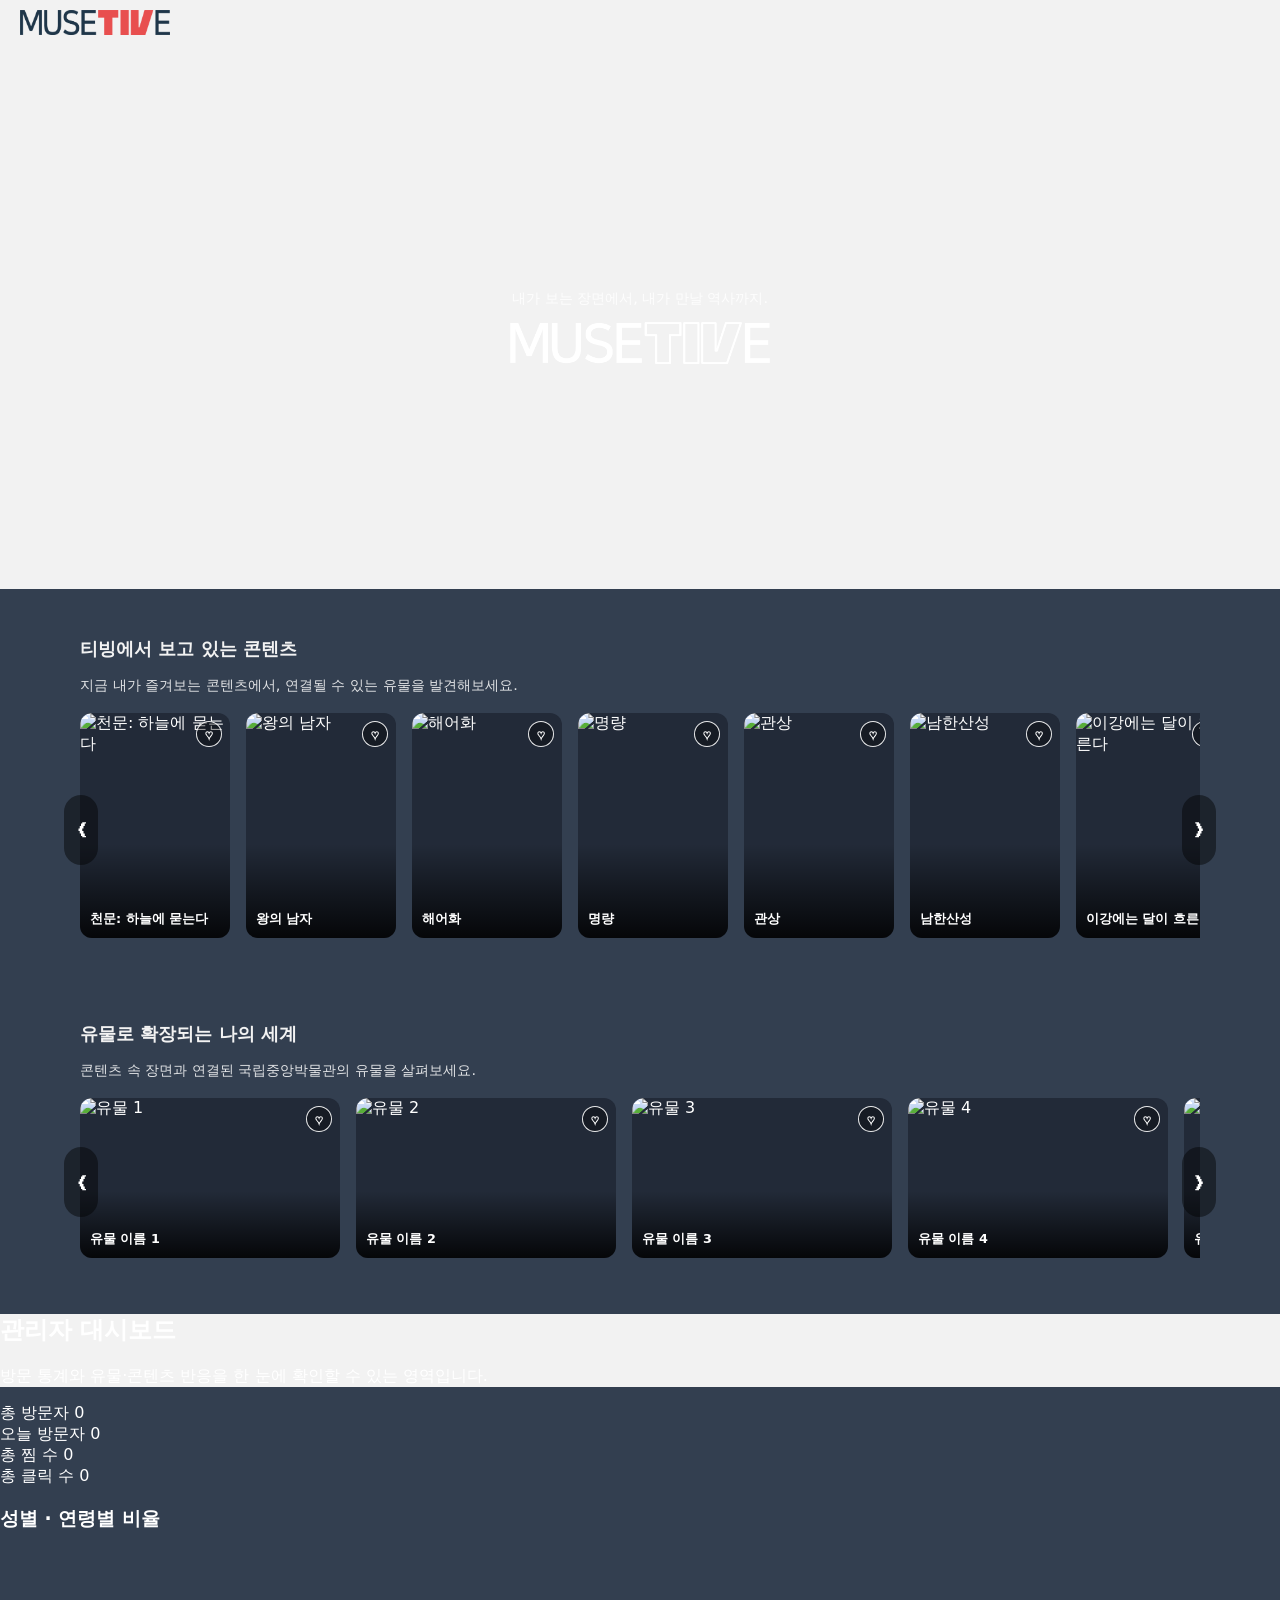
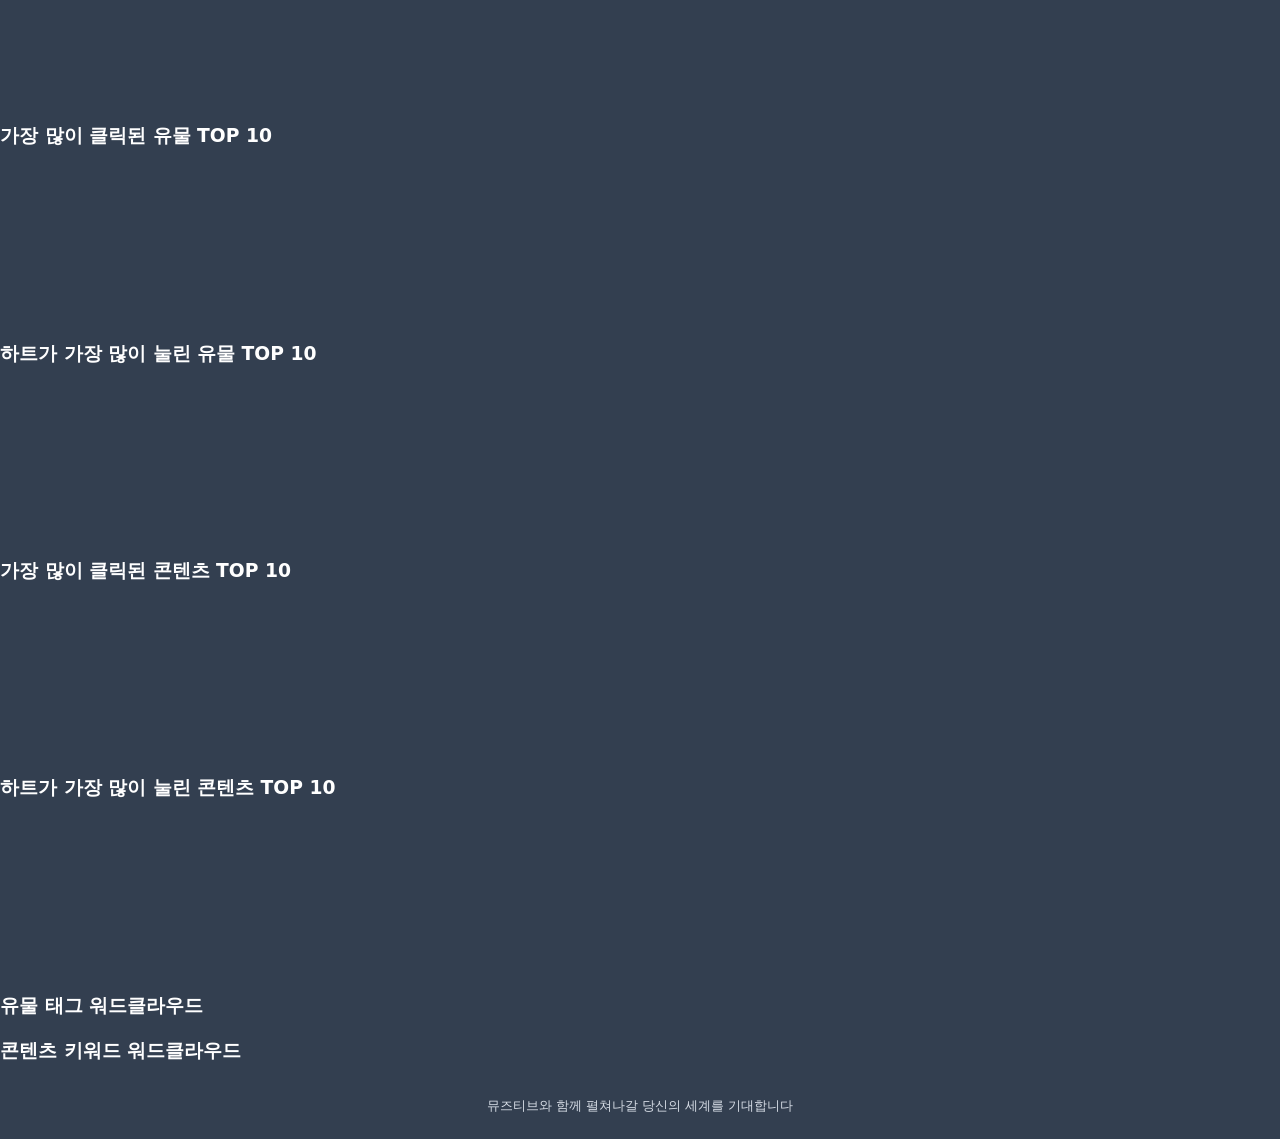
==== index.html @ 1d637f4b "Update index.html" ====
﻿<!DOCTYPE html>
<html lang="ko">
<head>
  <meta charset="UTF-8" />
  <title>뮤즈티브</title>
  <meta name="viewport" content="width=device-width, initial-scale=1.0" />
  <link rel="stylesheet" href="style.css" />
  <link rel="icon" href="favicon.ico" type="image/x-icon">
</head>
<body>
  <header>
    <div class="header-inner">
      <img class="logo" src="logo1.png" alt="뮤즈티브 로고">
    </div>
  </header>

  <main>
    <!-- 히어로: 영상 + 위/아래 페이드 -->
    <section class="hero-video">
      <div class="hero-video-wrapper">
        <video
          src="hero_vid.mp4"
          autoplay
          muted
          loop
          playsinline
        ></video>

        <!-- 위/아래 페이드 오버레이 -->
        <div class="hero-gradient hero-gradient--top"></div>
        <div class="hero-gradient hero-gradient--bottom"></div>

        <!-- 영상 위 로고/슬로건 -->
        <div class="hero-overlay-content">
          <p class="hero-tagline">내가 보는 장면에서, 내가 만날 역사까지.</p>
          <img class="hero-logo" src="logo2.png" alt="뮤즈티브 로고">
        </div>
      </div>
    </section>

    <!-- OTT 콘텐츠 캐러셀 -->
    <section class="carousel-section ott-section">
      <div class="carousel-header">
        <h2 class="carousel-title">티빙에서 보고 있는 콘텐츠</h2>
        <p class="carousel-subtitle">
          지금 내가 즐겨보는 콘텐츠에서, 연결될 수 있는 유물을 발견해보세요.
        </p>
      </div>

      <div class="carousel-shell">
        <button class="carousel-arrow carousel-arrow--left" data-target="ott-row" aria-label="이전 콘텐츠">
          &#10094;
        </button>

        <div class="carousel-row" id="ott-row">
     
        </div>

        <button class="carousel-arrow carousel-arrow--right" data-target="ott-row" aria-label="다음 콘텐츠">
          &#10095;
        </button>
      </div>
    </section>

    <!-- 유물 카드 캐러셀 -->
    <section class="carousel-section artifact-section">
      <div class="carousel-header">
        <h2 class="carousel-title">유물로 확장되는 나의 세계</h2>
        <p class="carousel-subtitle">
          콘텐츠 속 장면과 연결된 국립중앙박물관의 유물을 살펴보세요.
        </p>
      </div>

      <div class="carousel-shell">
        <button class="carousel-arrow carousel-arrow--left" data-target="artifact-row" aria-label="이전 유물">
          &#10094;
        </button>

        <div class="carousel-row" id="artifact-row">
          <article class="media-card media-card--horizontal">
            <div class="media-card-inner">
              <img src="img/artifact1.jpg" alt="유물 1" class="media-image">
              <button class="heart-btn" type="button" aria-label="유물 찜하기">
                <span class="heart-shape">♥</span>
              </button>
              <div class="media-gradient"></div>
              <div class="media-title">유물 이름 1</div>
            </div>
          </article>

          <article class="media-card media-card--horizontal">
            <div class="media-card-inner">
              <img src="img/artifact2.jpg" alt="유물 2" class="media-image">
              <button class="heart-btn" type="button" aria-label="유물 찜하기">
                <span class="heart-shape">♥</span>
              </button>
              <div class="media-gradient"></div>
              <div class="media-title">유물 이름 2</div>
            </div>
          </article>

          <article class="media-card media-card--horizontal">
            <div class="media-card-inner">
              <img src="img/artifact3.jpg" alt="유물 3" class="media-image">
              <button class="heart-btn" type="button" aria-label="유물 찜하기">
                <span class="heart-shape">♥</span>
              </button>
              <div class="media-gradient"></div>
              <div class="media-title">유물 이름 3</div>
            </div>
          </article>

          <article class="media-card media-card--horizontal">
            <div class="media-card-inner">
              <img src="img/artifact4.jpg" alt="유물 4" class="media-image">
              <button class="heart-btn" type="button" aria-label="유물 찜하기">
                <span class="heart-shape">♥</span>
              </button>
              <div class="media-gradient"></div>
              <div class="media-title">유물 이름 4</div>
            </div>
          </article>

          <article class="media-card media-card--horizontal">
            <div class="media-card-inner">
              <img src="img/artifact5.jpg" alt="유물 5" class="media-image">
              <button class="heart-btn" type="button" aria-label="유물 찜하기">
                <span class="heart-shape">♥</span>
              </button>
              <div class="media-gradient"></div>
              <div class="media-title">유물 이름 5</div>
            </div>
          </article>

          <article class="media-card media-card--horizontal">
            <div class="media-card-inner">
              <img src="img/artifact6.jpg" alt="유물 6" class="media-image">
              <button class="heart-btn" type="button" aria-label="유물 찜하기">
                <span class="heart-shape">♥</span>
              </button>
              <div class="media-gradient"></div>
              <div class="media-title">유물 이름 6</div>
            </div>
          </article>

          <article class="media-card media-card--horizontal">
            <div class="media-card-inner">
              <img src="img/artifact7.jpg" alt="유물 7" class="media-image">
              <button class="heart-btn" type="button" aria-label="유물 찜하기">
                <span class="heart-shape">♥</span>
              </button>
              <div class="media-gradient"></div>
              <div class="media-title">유물 이름 7</div>
            </div>
          </article>

          <article class="media-card media-card--horizontal">
            <div class="media-card-inner">
              <img src="img/artifact8.jpg" alt="유물 8" class="media-image">
              <button class="heart-btn" type="button" aria-label="유물 찜하기">
                <span class="heart-shape">♥</span>
              </button>
              <div class="media-gradient"></div>
              <div class="media-title">유물 이름 8</div>
            </div>
          </article>


          <article class="media-card media-card--horizontal">
            <div class="media-card-inner">
              <img src="img/artifact9.jpg" alt="유물 9" class="media-image">
              <button class="heart-btn" type="button" aria-label="유물 찜하기">
                <span class="heart-shape">♥</span>
              </button>
              <div class="media-gradient"></div>
              <div class="media-title">유물 이름 9</div>
            </div>
          </article>

          <article class="media-card media-card--horizontal">
            <div class="media-card-inner">
              <img src="img/artifact10.jpg" alt="유물 10" class="media-image">
              <button class="heart-btn" type="button" aria-label="유물 찜하기">
                <span class="heart-shape">♥</span>
              </button>
              <div class="media-gradient"></div>
              <div class="media-title">유물 이름 10</div>
            </div>
          </article>

          <article class="media-card media-card--horizontal">
            <div class="media-card-inner">
              <img src="img/artifact11.jpg" alt="유물 11" class="media-image">
              <button class="heart-btn" type="button" aria-label="유물 찜하기">
                <span class="heart-shape">♥</span>
              </button>
              <div class="media-gradient"></div>
              <div class="media-title">유물 이름 11</div>
            </div>
          </article>

          <article class="media-card media-card--horizontal">
            <div class="media-card-inner">
              <img src="img/artifact12.jpg" alt="유물 12" class="media-image">
              <button class="heart-btn" type="button" aria-label="유물 찜하기">
                <span class="heart-shape">♥</span>
              </button>
              <div class="media-gradient"></div>
              <div class="media-title">유물 이름 12</div>
            </div>
          </article>

          <article class="media-card media-card--horizontal">
            <div class="media-card-inner">
              <img src="img/artifact13.jpg" alt="유물 13" class="media-image">
              <button class="heart-btn" type="button" aria-label="유물 찜하기">
                <span class="heart-shape">♥</span>
              </button>
              <div class="media-gradient"></div>
              <div class="media-title">유물 이름 13</div>
            </div>
          </article>

          <article class="media-card media-card--horizontal">
            <div class="media-card-inner">
              <img src="img/artifact14.jpg" alt="유물 14" class="media-image">
              <button class="heart-btn" type="button" aria-label="유물 찜하기">
                <span class="heart-shape">♥</span>
              </button>
              <div class="media-gradient"></div>
              <div class="media-title">유물 이름 14</div>
            </div>
          </article>

          <article class="media-card media-card--horizontal">
            <div class="media-card-inner">
              <img src="img/artifact15.jpg" alt="유물 15" class="media-image">
              <button class="heart-btn" type="button" aria-label="유물 찜하기">
                <span class="heart-shape">♥</span>
              </button>
              <div class="media-gradient"></div>
              <div class="media-title">유물 이름 15</div>
            </div>
          </article>

          <article class="media-card media-card--horizontal">
            <div class="media-card-inner">
              <img src="img/artifact16.jpg" alt="유물 16" class="media-image">
              <button class="heart-btn" type="button" aria-label="유물 찜하기">
                <span class="heart-shape">♥</span>
              </button>
              <div class="media-gradient"></div>
              <div class="media-title">유물 이름 16</div>
            </div>
          </article>


          <article class="media-card media-card--horizontal">
            <div class="media-card-inner">
              <img src="img/artifact17.jpg" alt="유물 17" class="media-image">
              <button class="heart-btn" type="button" aria-label="유물 찜하기">
                <span class="heart-shape">♥</span>
              </button>
              <div class="media-gradient"></div>
              <div class="media-title">유물 이름 17</div>
            </div>
          </article>


          <article class="media-card media-card--horizontal">
            <div class="media-card-inner">
              <img src="img/artifact18.jpg" alt="유물 18" class="media-image">
              <button class="heart-btn" type="button" aria-label="유물 찜하기">
                <span class="heart-shape">♥</span>
              </button>
              <div class="media-gradient"></div>
              <div class="media-title">유물 이름 18</div>
            </div>
          </article>

          <article class="media-card media-card--horizontal">
            <div class="media-card-inner">
              <img src="img/artifact19.jpg" alt="유물 19" class="media-image">
              <button class="heart-btn" type="button" aria-label="유물 찜하기">
                <span class="heart-shape">♥</span>
              </button>
              <div class="media-gradient"></div>
              <div class="media-title">유물 이름 19</div>
            </div>
          </article>

          <article class="media-card media-card--horizontal">
            <div class="media-card-inner">
              <img src="img/artifact20.jpg" alt="유물 20" class="media-image">
              <button class="heart-btn" type="button" aria-label="유물 찜하기">
                <span class="heart-shape">♥</span>
              </button>
              <div class="media-gradient"></div>
              <div class="media-title">유물 이름 20</div>
            </div>
          </article>

          <!-- ... 여기도 같은 형식으로 카드 여러 개 추가 ... -->
        </div>

        <button class="carousel-arrow carousel-arrow--right" data-target="artifact-row" aria-label="다음 유물">
          &#10095;
        </button>
      </div>
    </section>
        <!-- 관리자 대시보드 섹션 -->
    <section class="dashboard-section" id="admin-dashboard">
      <div class="dashboard-inner">
        <header class="dashboard-header">
          <h2 class="dashboard-title">관리자 대시보드</h2>
          <p class="dashboard-subtitle">
            방문 통계와 유물·콘텐츠 반응을 한 눈에 확인할 수 있는 영역입니다.
          </p>
        </header>

        <!-- 상단: 방문자/성별/연령 요약 -->
        <div class="dashboard-top">
          <div class="stat-grid">
            <div class="stat-card">
              <span class="stat-label">총 방문자</span>
              <span class="stat-value" id="stat-total-visitors">0</span>
            </div>
            <div class="stat-card">
              <span class="stat-label">오늘 방문자</span>
              <span class="stat-value" id="stat-today-visitors">0</span>
            </div>
            <div class="stat-card">
              <span class="stat-label">총 찜 수</span>
              <span class="stat-value" id="stat-total-likes">0</span>
            </div>
            <div class="stat-card">
              <span class="stat-label">총 클릭 수</span>
              <span class="stat-value" id="stat-total-clicks">0</span>
            </div>
          </div>

          <div class="chart-card">
            <h3 class="chart-title">성별 · 연령별 비율</h3>
            <!-- 나중에 라이브러리(Chart.js 등)로 그릴 캔버스 -->
            <div class="chart-placeholder">
              <canvas id="chart-demographics"></canvas>
            </div>
          </div>
        </div>

        <!-- 중단: 유물 TOP10 -->
        <div class="dashboard-row">
          <div class="chart-card">
            <h3 class="chart-title">가장 많이 클릭된 유물 TOP 10</h3>
            <div class="chart-placeholder">
              <canvas id="chart-artifact-clicks"></canvas>
            </div>
          </div>

          <div class="chart-card">
            <h3 class="chart-title">하트가 가장 많이 눌린 유물 TOP 10</h3>
            <div class="chart-placeholder">
              <canvas id="chart-artifact-likes"></canvas>
            </div>
          </div>
        </div>

        <!-- 중단: 콘텐츠 TOP10 -->
        <div class="dashboard-row">
          <div class="chart-card">
            <h3 class="chart-title">가장 많이 클릭된 콘텐츠 TOP 10</h3>
            <div class="chart-placeholder">
              <canvas id="chart-content-clicks"></canvas>
            </div>
          </div>

          <div class="chart-card">
            <h3 class="chart-title">하트가 가장 많이 눌린 콘텐츠 TOP 10</h3>
            <div class="chart-placeholder">
              <canvas id="chart-content-likes"></canvas>
            </div>
          </div>
        </div>

        <!-- 하단: 태그/키워드 워드클라우드 -->
        <div class="dashboard-row dashboard-row--wordcloud">
          <div class="chart-card">
            <h3 class="chart-title">유물 태그 워드클라우드</h3>
            <div class="wordcloud-placeholder" id="wordcloud-artifacts">
              <!-- 여기 안을 나중에 워드클라우드 라이브러리로 렌더링 -->
            </div>
          </div>

          <div class="chart-card">
            <h3 class="chart-title">콘텐츠 키워드 워드클라우드</h3>
            <div class="wordcloud-placeholder" id="wordcloud-contents">
              <!-- 여기 안을 나중에 워드클라우드 라이브러리로 렌더링 -->
            </div>
          </div>
        </div>
      </div>
    </section>

  </main>

  <footer>
    뮤즈티브와 함께 펼쳐나갈 당신의 세계를 기대합니다
  </footer>

  <!-- 간단한 인터랙션 스크립트 -->
  <script>
    // 하트 토글
    document.querySelectorAll('.heart-btn').forEach(function (btn) {
      btn.addEventListener('click', function () {
        btn.classList.toggle('liked');
      });
    });

    // 캐러셀 화살표 스크롤
    document.querySelectorAll('.carousel-arrow').forEach(function (arrow) {
      arrow.addEventListener('click', function () {
        const targetId = arrow.getAttribute('data-target');
        const row = document.getElementById(targetId);
        if (!row) return;

        const direction = arrow.classList.contains('carousel-arrow--left') ? -1 : 1;
        const scrollAmount = row.clientWidth * 0.8;

        row.scrollBy({
          left: direction * scrollAmount,
          behavior: 'smooth'
        });
      });
    });
  </script>
    <!-- 인터랙션 + JSON 기반 카드 렌더링 스크립트 -->
  <script>
    const TMDB_POSTER_BASE = "https://image.tmdb.org/t/p/w300";

    // 하트 버튼 이벤트 바인딩
    function attachHeartListeners(scope = document) {
      scope.querySelectorAll('.heart-btn').forEach(function (btn) {
        btn.addEventListener('click', function () {
          btn.classList.toggle('liked');
        });
      });
    }

    // 캐러셀 화살표 스크롤
    function attachCarouselArrows() {
      document.querySelectorAll('.carousel-arrow').forEach(function (arrow) {
        arrow.addEventListener('click', function () {
          const targetId = arrow.getAttribute('data-target');
          const row = document.getElementById(targetId);
          if (!row) return;

          const direction = arrow.classList.contains('carousel-arrow--left') ? -1 : 1;
          const scrollAmount = row.clientWidth * 0.8;

          row.scrollBy({
            left: direction * scrollAmount,
            behavior: 'smooth'
          });
        });
      });
    }

    // JSON 한 항목 → OTT 카드 DOM 생성
    function getTitle(item) {
      return (
        item.name ||
        item.title ||
        item.original_name ||
        item.original_title ||
        "제목 미정"
      );
    }

    function createOttCard(item) {
      const article = document.createElement('article');
      article.className = 'media-card media-card--vertical';
      // 나중에 상세페이지 연결할 때 쓰라고 data-id, data-kind 저장
      if (item.id) {
        article.dataset.tmdbId = item.id;
      }
      if (item.kind) {
        article.dataset.kind = item.kind; // "tv" or "movie"
      }

      const inner = document.createElement('div');
      inner.className = 'media-card-inner';

      const img = document.createElement('img');
      img.className = 'media-image';
      img.alt = getTitle(item);

      if (item.poster_path) {
        img.src = TMDB_POSTER_BASE + item.poster_path;
      } else {
        // 포스터 없을 때를 위한 기본 이미지 (원하면 직접 추가)
        img.src = "img/poster_placeholder.jpg";
      }

      const heartBtn = document.createElement('button');
      heartBtn.type = 'button';
      heartBtn.className = 'heart-btn';
      heartBtn.setAttribute('aria-label', '콘텐츠 찜하기');

      const heartSpan = document.createElement('span');
      heartSpan.className = 'heart-shape';
      heartSpan.textContent = '♥';
      heartBtn.appendChild(heartSpan);

      const gradient = document.createElement('div');
      gradient.className = 'media-gradient';

      const title = document.createElement('div');
      title.className = 'media-title';
      title.textContent = getTitle(item);

      inner.appendChild(img);
      inner.appendChild(heartBtn);
      inner.appendChild(gradient);
      inner.appendChild(title);

      article.appendChild(inner);

      // 나중에 카드 클릭 시 content.html로 이동하고 싶다면:
      // article.addEventListener('click', function () {
      //   const id = article.dataset.tmdbId;
      //   const kind = article.dataset.kind || 'tv';
      //   window.location.href = `content.html?kind=${kind}&id=${id}`;
      // });

      return article;
    }

    // JSON을 불러와서 OTT 캐러셀에 렌더링
    function renderOttFromJson() {
      const row = document.getElementById('ott-row');
      if (!row) return;

      fetch('musetiv_tving_historical_20_by_title.json')  // JSON 위치에 맞게 경로 확인
        .then(function (res) {
          if (!res.ok) throw new Error('JSON 로딩 실패: ' + res.status);
          return res.json();
        })
        .then(function (items) {
          row.innerHTML = '';  // 기존 내용 비우기

          items.forEach(function (item) {
            const card = createOttCard(item);
            row.appendChild(card);
          });

          // 새로 만든 카드들에 하트 이벤트 다시 바인딩
          attachHeartListeners(row);
        })
        .catch(function (err) {
          console.error(err);
          row.innerHTML = '<p style="padding:12px;font-size:0.85rem;">콘텐츠 목록을 불러오는 데 문제가 발생했습니다.</p>';
        });
    }

    // 초기화
    document.addEventListener('DOMContentLoaded', function () {
      attachCarouselArrows();         // 좌우 화살표
      renderOttFromJson();           // JSON → 카드 렌더링
      attachHeartListeners(document); // 유물 캐러셀 쪽 하트도 동작하게
    });
  </script>
</body>
</html>

</body>
</html>
---- style.css ----
﻿:root {
  --color-main: #f2f2f2;   /* 헤더, 기본 글자 */
  --color-bg: #333f50;     /* 전체 배경 네이비 */
  --color-sub: #b1d3c4;
  --color-accent: #f24c64;
}

body {
  margin: 0;
  font-family: -apple-system, BlinkMacSystemFont, "국립박물관문화재단클래식 Medium", system-ui, sans-serif;
  background-color: var(--color-bg);
  color: #ffffff;
}

/* 헤더 */
header {
  background-color: var(--color-main);
}

.header-inner {
  margin: 0 auto;
  padding: 10px 20px;
  text-align: left;
}

.logo {
  width: 150px;
  height: 25px;
}

/* ---------- 히어로: 영상 + 페이드 ---------- */

.hero-video {
  background-color: var(--color-main);
}

.hero-video-wrapper {
  position: relative;
  height: 60vh;
  min-height: 360px;
  overflow: hidden;
}

.hero-video-wrapper video {
  width: 100%;
  height: 100%;
  object-fit: cover;
  filter: brightness(0.7);
}

/* 위/아래 페이드 오버레이 */
.hero-gradient {
  position: absolute;
  left: 0;
  right: 0;
  height: 25%;
  pointer-events: none;
}

.hero-gradient--top {
  top: 0;
  background: linear-gradient(
    to bottom,
    var(--color-main) 0%,
    rgba(51, 63, 80, 0) 100%
  );
}

.hero-gradient--bottom {
  bottom: 0;
  background: linear-gradient(
    to top,
    var(--color-main) 0%,
    rgba(51, 63, 80, 0) 100%
  );
}

/* 영상 위에 올라가는 슬로건/로고 */
.hero-overlay-content {
  position: absolute;
  inset: 0;
  display: flex;
  flex-direction: column;
  align-items: center;
  justify-content: center;
  text-align: center;
  color: #ffffff;
  padding: 0 16px;
}

.hero-tagline {
  font-size: 0.9rem;
  margin-bottom: 14px;
  opacity: 0.85;
}

.hero-logo {
  max-width: 260px;
  height: auto;
}

/* ---------- 공통 캐러셀 섹션 ---------- */

.carousel-section {
  padding: 32px 0 24px;
  background-color: var(--color-bg);
}

.carousel-header {
  max-width: 1120px;
  margin: 0 auto 14px;
  padding: 0 20px;
}

.carousel-title {
  font-size: 1.15rem;
  font-weight: 700;
  margin-bottom: 4px;
  color: var(--color-main);
}

.carousel-subtitle {
  font-size: 0.9rem;
  opacity: 0.85;
}

/* 캐러셀 껍데기 + 화살표 */
.carousel-shell {
  max-width: 1120px;
  margin: 0 auto;
  padding: 0 20px;
  position: relative;
}

.carousel-row {
  display: flex;
  gap: 16px;
  overflow-x: auto;
  scroll-behavior: smooth;
  padding: 4px 0 12px;
}

/* 스크롤바 살짝만 표시 */
.carousel-row::-webkit-scrollbar {
  height: 6px;
}
.carousel-row::-webkit-scrollbar-track {
  background: rgba(0, 0, 0, 0.1);
}
.carousel-row::-webkit-scrollbar-thumb {
  background: rgba(255, 255, 255, 0.3);
  border-radius: 999px;
}

.carousel-arrow {
  position: absolute;
  top: 50%;
  transform: translateY(-50%);
  width: 34px;
  height: 70px;
  border-radius: 999px;
  border: none;
  background-color: rgba(0, 0, 0, 0.45);
  color: #ffffff;
  font-size: 20px;
  display: flex;
  align-items: center;
  justify-content: center;
  cursor: pointer;
  z-index: 10;
}

.carousel-arrow--left {
  left: 4px;
}

.carousel-arrow--right {
  right: 4px;
}

.carousel-arrow:hover {
  background-color: rgba(0, 0, 0, 0.65);
}

/* ---------- 미디어 카드 공통 ---------- */

.media-card {
  flex: 0 0 auto;
}

.media-card-inner {
  position: relative;
  border-radius: 12px;
  overflow: hidden;
  background-color: #222a38;
}

/* OTT용 세로 카드 */
.media-card--vertical {
  width: 150px;
}

.media-card--vertical .media-card-inner {
  height: 225px; /* 세로 비율 느낌 */
}

/* 유물용 가로 카드 */
.media-card--horizontal {
  width: 260px;
}

.media-card--horizontal .media-card-inner {
  height: 160px;
}

/* 카드 안 이미지 */
.media-image {
  width: 100%;
  height: 100%;
  object-fit: cover;
  display: block;
}

/* 아래 페이드 + 제목 */
.media-gradient {
  position: absolute;
  left: 0;
  right: 0;
  bottom: 0;
  height: 42%;
  background: linear-gradient(to top, rgba(0, 0, 0, 0.85), rgba(0, 0, 0, 0));
}

.media-title {
  position: absolute;
  left: 10px;
  right: 10px;
  bottom: 10px;
  font-size: 0.8rem;
  font-weight: 600;
  line-height: 1.3;
}

/* 하트 버튼 */
.heart-btn {
  position: absolute;
  top: 8px;
  right: 8px;
  width: 26px;
  height: 26px;
  border-radius: 50%;
  border: 1px solid rgba(255, 255, 255, 0.9);
  background-color: rgba(0, 0, 0, 0.35);
  display: flex;
  align-items: center;
  justify-content: center;
  cursor: pointer;
  padding: 0;
}

/* 하트 아이콘: 처음엔 테두리만 보이게 */
.heart-shape {
  font-size: 13px;
  line-height: 1;
  color: transparent;
  -webkit-text-stroke: 1px #ffffff; /* 테두리 하트 */
}

/* 찜 상태일 때: 면 채워지도록 */
.heart-btn.liked .heart-shape {
  color: var(--color-accent);       /* 핑크색 하트 */
  -webkit-text-stroke: 0;
}

/* 푸터 */
footer {
  text-align: center;
  font-size: 0.8rem;
  color: #d6dce5;
  padding: 16px 0 24px;
}

/* ---------- 반응형 ---------- */
@media (max-width: 768px) {
  .carousel-arrow {
    display: none; /* 모바일에서는 스와이프로 넘기게, 화살표 숨김 */
  }

  .hero-video-wrapper {
    height: 50vh;
    min-height: 280px;
  }
  /* ---------- 관리자 대시보드 ---------- */

.dashboard-section {
  padding: 40px 0 48px;
  background-color: #2a3344;
  border-top: 1px solid rgba(255, 255, 255, 0.06);
}

.dashboard-inner {
  max-width: 1120px;
  margin: 0 auto;
  padding: 0 20px;
}

.dashboard-header {
  margin-bottom: 20px;
}

.dashboard-title {
  font-size: 1.2rem;
  font-weight: 700;
  color: var(--color-main);
  margin-bottom: 4px;
}

.dashboard-subtitle {
  font-size: 0.9rem;
  opacity: 0.8;
}

/* 상단 요약 영역 */

.dashboard-top {
  display: grid;
  grid-template-columns: minmax(0, 1.1fr) minmax(0, 1.4fr);
  gap: 20px;
  margin-bottom: 24px;
}

.stat-grid {
  display: grid;
  grid-template-columns: repeat(2, minmax(0, 1fr));
  gap: 12px;
}

.stat-card {
  background: #1f2633;
  border-radius: 12px;
  padding: 12px 14px;
  box-shadow: 0 10px 22px rgba(0, 0, 0, 0.35);
}

.stat-label {
  font-size: 0.78rem;
  opacity: 0.7;
}

.stat-value {
  display: block;
  margin-top: 4px;
  font-size: 1.1rem;
  font-weight: 600;
}

/* 차트 카드 공통 */

.chart-card {
  background: #1f2633;
  border-radius: 14px;
  padding: 14px 16px 16px;
  box-shadow: 0 10px 24px rgba(0, 0, 0, 0.4);
}

.chart-title {
  font-size: 0.95rem;
  font-weight: 600;
  margin-bottom: 8px;
}

.chart-placeholder {
  background: rgba(0, 0, 0, 0.18);
  border-radius: 10px;
  padding: 10px;
  min-height: 180px;
  display: flex;
  align-items: center;
  justify-content: center;
}

/* canvas가 있을 때 꽉 차게 보이도록 */
.chart-placeholder canvas {
  width: 100%;
  height: 100%;
}

/* 중단 차트 2열 그리드 */

.dashboard-row {
  display: grid;
  grid-template-columns: repeat(2, minmax(0, 1fr));
  gap: 20px;
  margin-bottom: 24px;
}

/* 워드클라우드는 세로 조금 더 넉넉하게 */

.dashboard-row--wordcloud .chart-placeholder,
.wordcloud-placeholder {
  min-height: 220px;
}

.wordcloud-placeholder {
/* ---------- 콘텐츠 상세 페이지: 히어로 ---------- */

.content-hero {
  background-color: #222a38;
}

.content-hero-wrapper {
  position: relative;
  height: 320px;
  min-height: 260px;
  overflow: hidden;
}

.content-hero-image {
  width: 100%;
  height: 100%;
  object-fit: cover;
  display: block;
}

/* 아래로 갈수록 어둡게 페이드 아웃 */
.content-hero-gradient {
  position: absolute;
  left: 0;
  right: 0;
  bottom: 0;
  height: 40%;
  background: linear-gradient(
    to bottom,
    rgba(0, 0, 0, 0) 0%,
    #333f50 100%
  );
}

.content-hero-overlay {
  position: absolute;
  inset: 0;
  display: flex;
  align-items: flex-end;
  justify-content: flex-start;
  padding: 18px 24px;
  pointer-events: none; /* 필요 시 안쪽에 텍스트만 넣을 용도 */
}

.content-hero-title {
  font-size: 1.6rem;
  font-weight: 700;
}

/* ---------- 콘텐츠 정보 레이아웃 ---------- */

.content-info-section {
  background-color: #333f50;
  padding: 28px 0 24px;
}

.content-info-inner {
  max-width: 1120px;
  margin: 0 auto;
  padding: 0 20px;
}

.content-header {
  margin-bottom: 16px;
}

.content-title {
  font-size: 1.4rem;
  font-weight: 700;
  margin-bottom: 6px;
}

.content-meta {
  font-size: 0.85rem;
  display: flex;
  flex-wrap: wrap;
  gap: 6px;
}

.content-badge {
  padding: 4px 8px;
  border-radius: 999px;
  background-color: rgba(0, 0, 0, 0.25);
  font-size: 0.78rem;
}

.content-layout {
  display: grid;
  grid-template-columns: minmax(0, 1.7fr) minmax(0, 1.1fr);
  gap: 20px;
}

.content-section-title {
  font-size: 1rem;
  font-weight: 600;
  margin-bottom: 8px;
}

.content-story {
  font-size: 0.9rem;
  opacity: 0.92;
  margin-bottom: 18px;
}

/* 태그 pill */
.content-tags {
  display: flex;
  flex-wrap: wrap;
  gap: 6px;
}

.tag-pill {
  font-size: 0.8rem;
  padding: 4px 10px;
  border-radius: 999px;
  background-color: #1f2633;
}

/* 우측 정보 카드 */
.content-side {
  display: flex;
  flex-direction: column;
  gap: 12px;
}

.info-card {
  background-color: #1f2633;
  border-radius: 12px;
  padding: 12px 14px;
  box-shadow: 0 8px 20px rgba(0, 0, 0, 0.4);
}

.info-card-title {
  font-size: 0.9rem;
  font-weight: 600;
  margin-bottom: 8px;
}

.info-list {
  margin: 0;
}

.info-row {
  display: flex;
  justify-content: space-between;
  gap: 10px;
  font-size: 0.8rem;
  margin-bottom: 4px;
}

.info-row dt {
  opacity: 0.75;
}

.info-row dd {
  margin: 0;
  text-align: right;
}

/* 반응형 조정 */
@media (max-width: 800px) {
  .content-layout {
    grid-template-columns: 1fr;
  }

  .content-side {
    flex-direction: row;
    flex-wrap: wrap;
  }

  .info-card {
    flex: 1 1 200px;
  }
}

@media (max-width: 600px) {
  .content-hero-wrapper {
    height: 240px;
  }

  .content-title {
    font-size: 1.2rem;
  }
}

}
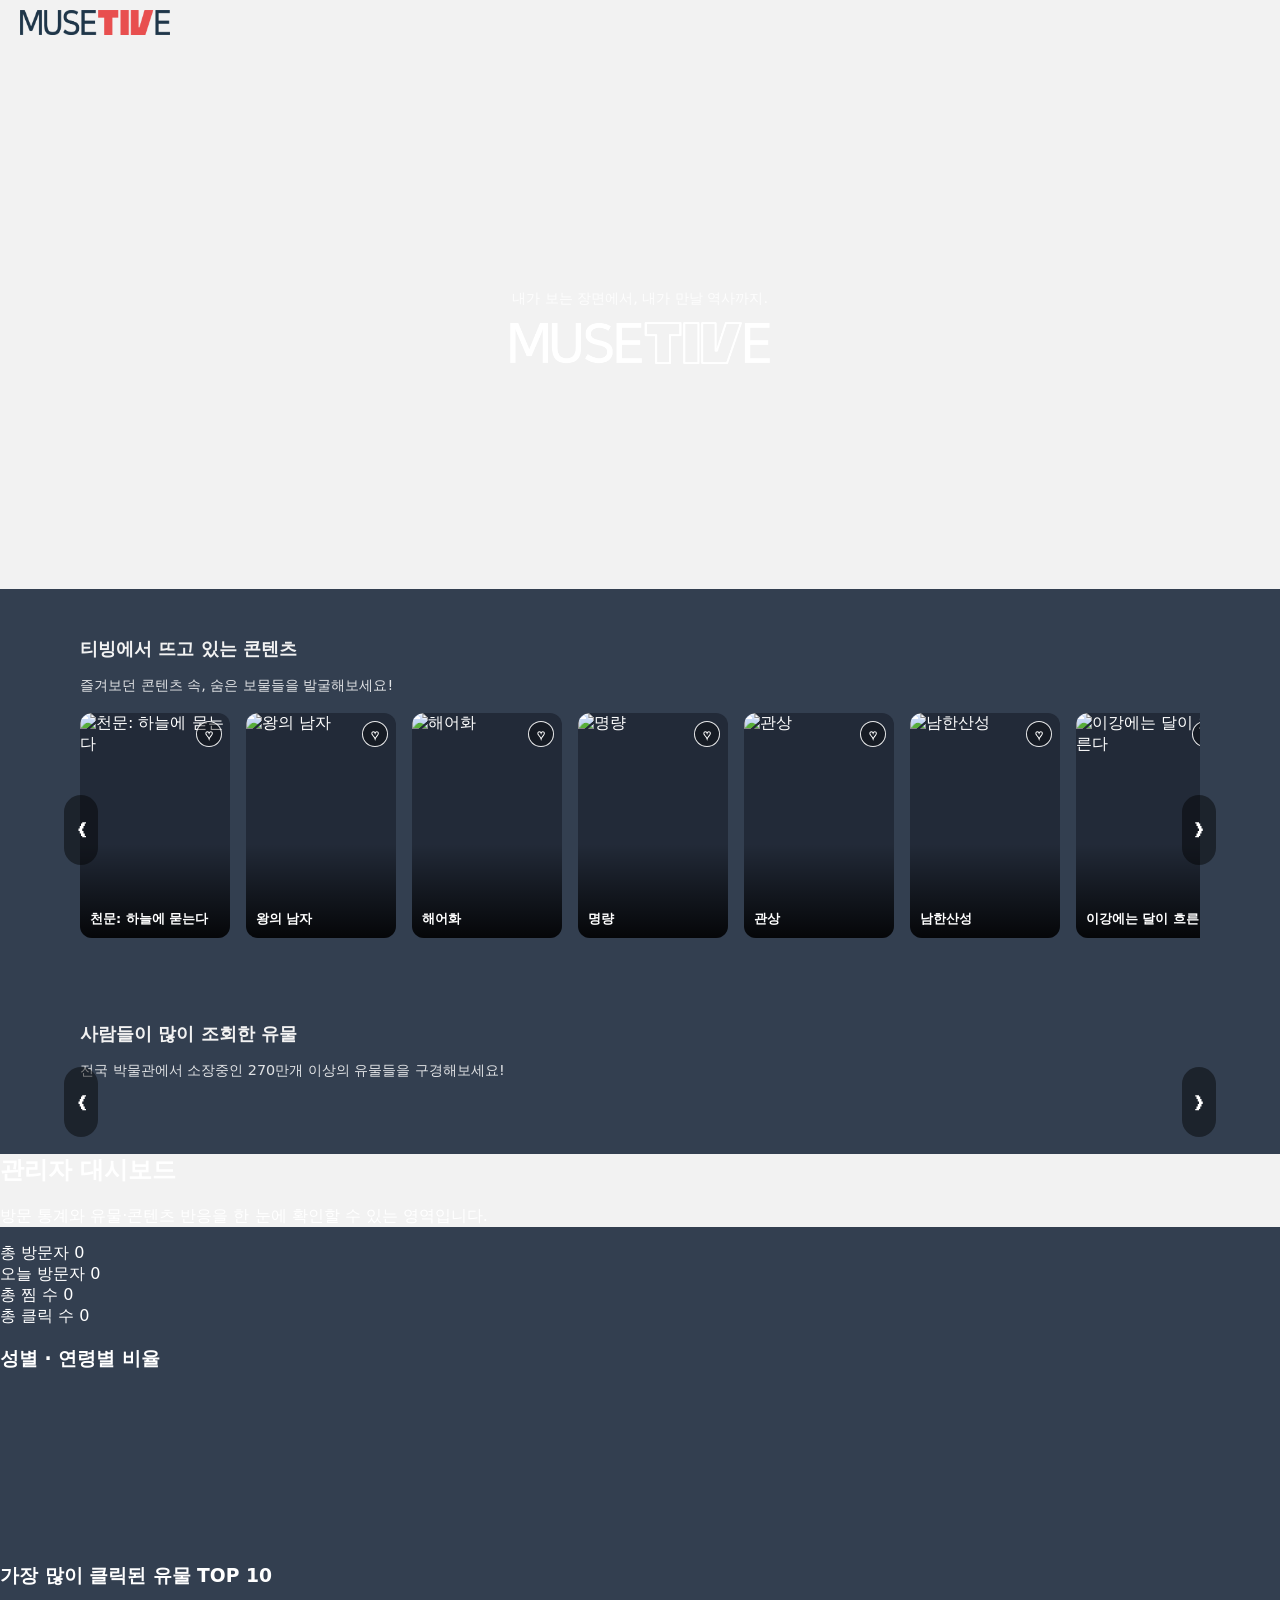
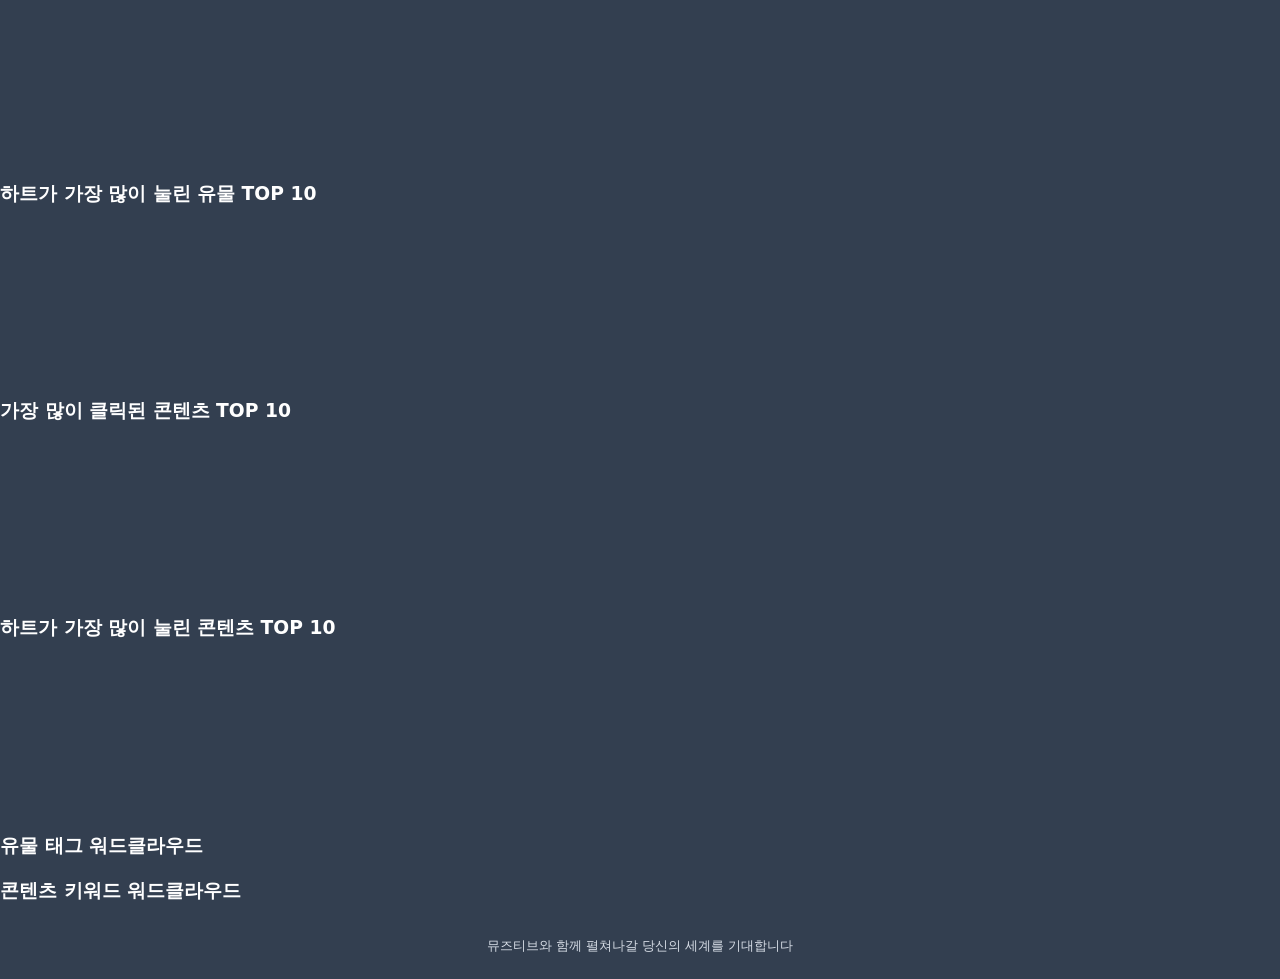
==== commit 5fb9a3be: "Update index.html" ====
--- a/index.html
+++ b/index.html
@@ -41,9 +41,9 @@
     <!-- OTT 콘텐츠 캐러셀 -->
     <section class="carousel-section ott-section">
       <div class="carousel-header">
-        <h2 class="carousel-title">티빙에서 보고 있는 콘텐츠</h2>
+        <h2 class="carousel-title">티빙에서 뜨고 있는 콘텐츠</h2>
         <p class="carousel-subtitle">
-          지금 내가 즐겨보는 콘텐츠에서, 연결될 수 있는 유물을 발견해보세요.
+          즐겨보던 콘텐츠 속, 숨은 보물들을 발굴해보세요!
         </p>
       </div>
 
@@ -65,9 +65,9 @@
     <!-- 유물 카드 캐러셀 -->
     <section class="carousel-section artifact-section">
       <div class="carousel-header">
-        <h2 class="carousel-title">유물로 확장되는 나의 세계</h2>
+        <h2 class="carousel-title">사람들이 많이 조회한 유물</h2>
         <p class="carousel-subtitle">
-          콘텐츠 속 장면과 연결된 국립중앙박물관의 유물을 살펴보세요.
+          전국 박물관에서 소장중인 270만개 이상의 유물들을 구경해보세요!
         </p>
       </div>
 
@@ -77,230 +77,7 @@
         </button>
 
         <div class="carousel-row" id="artifact-row">
-          <article class="media-card media-card--horizontal">
-            <div class="media-card-inner">
-              <img src="img/artifact1.jpg" alt="유물 1" class="media-image">
-              <button class="heart-btn" type="button" aria-label="유물 찜하기">
-                <span class="heart-shape">♥</span>
-              </button>
-              <div class="media-gradient"></div>
-              <div class="media-title">유물 이름 1</div>
-            </div>
-          </article>
-
-          <article class="media-card media-card--horizontal">
-            <div class="media-card-inner">
-              <img src="img/artifact2.jpg" alt="유물 2" class="media-image">
-              <button class="heart-btn" type="button" aria-label="유물 찜하기">
-                <span class="heart-shape">♥</span>
-              </button>
-              <div class="media-gradient"></div>
-              <div class="media-title">유물 이름 2</div>
-            </div>
-          </article>
-
-          <article class="media-card media-card--horizontal">
-            <div class="media-card-inner">
-              <img src="img/artifact3.jpg" alt="유물 3" class="media-image">
-              <button class="heart-btn" type="button" aria-label="유물 찜하기">
-                <span class="heart-shape">♥</span>
-              </button>
-              <div class="media-gradient"></div>
-              <div class="media-title">유물 이름 3</div>
-            </div>
-          </article>
-
-          <article class="media-card media-card--horizontal">
-            <div class="media-card-inner">
-              <img src="img/artifact4.jpg" alt="유물 4" class="media-image">
-              <button class="heart-btn" type="button" aria-label="유물 찜하기">
-                <span class="heart-shape">♥</span>
-              </button>
-              <div class="media-gradient"></div>
-              <div class="media-title">유물 이름 4</div>
-            </div>
-          </article>
-
-          <article class="media-card media-card--horizontal">
-            <div class="media-card-inner">
-              <img src="img/artifact5.jpg" alt="유물 5" class="media-image">
-              <button class="heart-btn" type="button" aria-label="유물 찜하기">
-                <span class="heart-shape">♥</span>
-              </button>
-              <div class="media-gradient"></div>
-              <div class="media-title">유물 이름 5</div>
-            </div>
-          </article>
-
-          <article class="media-card media-card--horizontal">
-            <div class="media-card-inner">
-              <img src="img/artifact6.jpg" alt="유물 6" class="media-image">
-              <button class="heart-btn" type="button" aria-label="유물 찜하기">
-                <span class="heart-shape">♥</span>
-              </button>
-              <div class="media-gradient"></div>
-              <div class="media-title">유물 이름 6</div>
-            </div>
-          </article>
-
-          <article class="media-card media-card--horizontal">
-            <div class="media-card-inner">
-              <img src="img/artifact7.jpg" alt="유물 7" class="media-image">
-              <button class="heart-btn" type="button" aria-label="유물 찜하기">
-                <span class="heart-shape">♥</span>
-              </button>
-              <div class="media-gradient"></div>
-              <div class="media-title">유물 이름 7</div>
-            </div>
-          </article>
-
-          <article class="media-card media-card--horizontal">
-            <div class="media-card-inner">
-              <img src="img/artifact8.jpg" alt="유물 8" class="media-image">
-              <button class="heart-btn" type="button" aria-label="유물 찜하기">
-                <span class="heart-shape">♥</span>
-              </button>
-              <div class="media-gradient"></div>
-              <div class="media-title">유물 이름 8</div>
-            </div>
-          </article>
-
-
-          <article class="media-card media-card--horizontal">
-            <div class="media-card-inner">
-              <img src="img/artifact9.jpg" alt="유물 9" class="media-image">
-              <button class="heart-btn" type="button" aria-label="유물 찜하기">
-                <span class="heart-shape">♥</span>
-              </button>
-              <div class="media-gradient"></div>
-              <div class="media-title">유물 이름 9</div>
-            </div>
-          </article>
-
-          <article class="media-card media-card--horizontal">
-            <div class="media-card-inner">
-              <img src="img/artifact10.jpg" alt="유물 10" class="media-image">
-              <button class="heart-btn" type="button" aria-label="유물 찜하기">
-                <span class="heart-shape">♥</span>
-              </button>
-              <div class="media-gradient"></div>
-              <div class="media-title">유물 이름 10</div>
-            </div>
-          </article>
-
-          <article class="media-card media-card--horizontal">
-            <div class="media-card-inner">
-              <img src="img/artifact11.jpg" alt="유물 11" class="media-image">
-              <button class="heart-btn" type="button" aria-label="유물 찜하기">
-                <span class="heart-shape">♥</span>
-              </button>
-              <div class="media-gradient"></div>
-              <div class="media-title">유물 이름 11</div>
-            </div>
-          </article>
-
-          <article class="media-card media-card--horizontal">
-            <div class="media-card-inner">
-              <img src="img/artifact12.jpg" alt="유물 12" class="media-image">
-              <button class="heart-btn" type="button" aria-label="유물 찜하기">
-                <span class="heart-shape">♥</span>
-              </button>
-              <div class="media-gradient"></div>
-              <div class="media-title">유물 이름 12</div>
-            </div>
-          </article>
-
-          <article class="media-card media-card--horizontal">
-            <div class="media-card-inner">
-              <img src="img/artifact13.jpg" alt="유물 13" class="media-image">
-              <button class="heart-btn" type="button" aria-label="유물 찜하기">
-                <span class="heart-shape">♥</span>
-              </button>
-              <div class="media-gradient"></div>
-              <div class="media-title">유물 이름 13</div>
-            </div>
-          </article>
-
-          <article class="media-card media-card--horizontal">
-            <div class="media-card-inner">
-              <img src="img/artifact14.jpg" alt="유물 14" class="media-image">
-              <button class="heart-btn" type="button" aria-label="유물 찜하기">
-                <span class="heart-shape">♥</span>
-              </button>
-              <div class="media-gradient"></div>
-              <div class="media-title">유물 이름 14</div>
-            </div>
-          </article>
-
-          <article class="media-card media-card--horizontal">
-            <div class="media-card-inner">
-              <img src="img/artifact15.jpg" alt="유물 15" class="media-image">
-              <button class="heart-btn" type="button" aria-label="유물 찜하기">
-                <span class="heart-shape">♥</span>
-              </button>
-              <div class="media-gradient"></div>
-              <div class="media-title">유물 이름 15</div>
-            </div>
-          </article>
-
-          <article class="media-card media-card--horizontal">
-            <div class="media-card-inner">
-              <img src="img/artifact16.jpg" alt="유물 16" class="media-image">
-              <button class="heart-btn" type="button" aria-label="유물 찜하기">
-                <span class="heart-shape">♥</span>
-              </button>
-              <div class="media-gradient"></div>
-              <div class="media-title">유물 이름 16</div>
-            </div>
-          </article>
-
-
-          <article class="media-card media-card--horizontal">
-            <div class="media-card-inner">
-              <img src="img/artifact17.jpg" alt="유물 17" class="media-image">
-              <button class="heart-btn" type="button" aria-label="유물 찜하기">
-                <span class="heart-shape">♥</span>
-              </button>
-              <div class="media-gradient"></div>
-              <div class="media-title">유물 이름 17</div>
-            </div>
-          </article>
-
-
-          <article class="media-card media-card--horizontal">
-            <div class="media-card-inner">
-              <img src="img/artifact18.jpg" alt="유물 18" class="media-image">
-              <button class="heart-btn" type="button" aria-label="유물 찜하기">
-                <span class="heart-shape">♥</span>
-              </button>
-              <div class="media-gradient"></div>
-              <div class="media-title">유물 이름 18</div>
-            </div>
-          </article>
-
-          <article class="media-card media-card--horizontal">
-            <div class="media-card-inner">
-              <img src="img/artifact19.jpg" alt="유물 19" class="media-image">
-              <button class="heart-btn" type="button" aria-label="유물 찜하기">
-                <span class="heart-shape">♥</span>
-              </button>
-              <div class="media-gradient"></div>
-              <div class="media-title">유물 이름 19</div>
-            </div>
-          </article>
-
-          <article class="media-card media-card--horizontal">
-            <div class="media-card-inner">
-              <img src="img/artifact20.jpg" alt="유물 20" class="media-image">
-              <button class="heart-btn" type="button" aria-label="유물 찜하기">
-                <span class="heart-shape">♥</span>
-              </button>
-              <div class="media-gradient"></div>
-              <div class="media-title">유물 이름 20</div>
-            </div>
-          </article>
-
-          <!-- ... 여기도 같은 형식으로 카드 여러 개 추가 ... -->
+          
         </div>
 
         <button class="carousel-arrow carousel-arrow--right" data-target="artifact-row" aria-label="다음 유물">
@@ -575,3 +352,4 @@
 </body>
 </html>
 
+
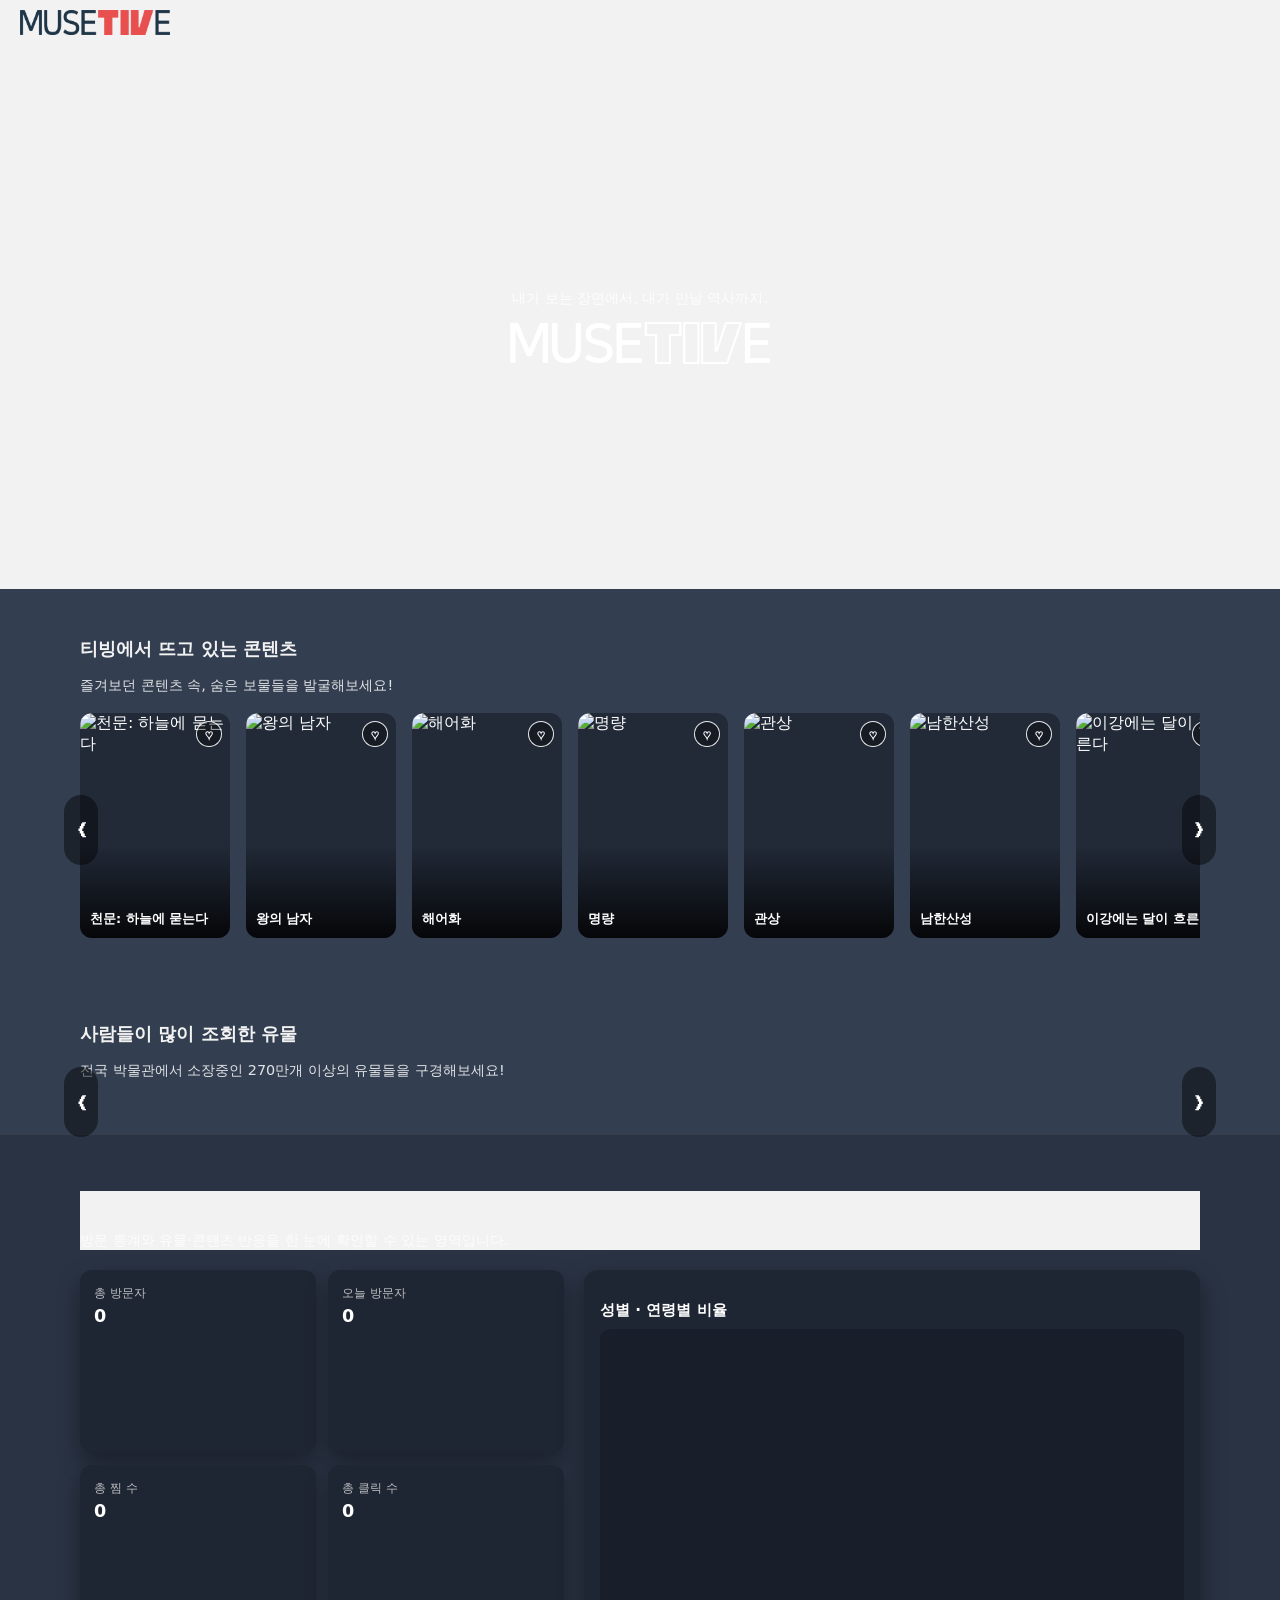
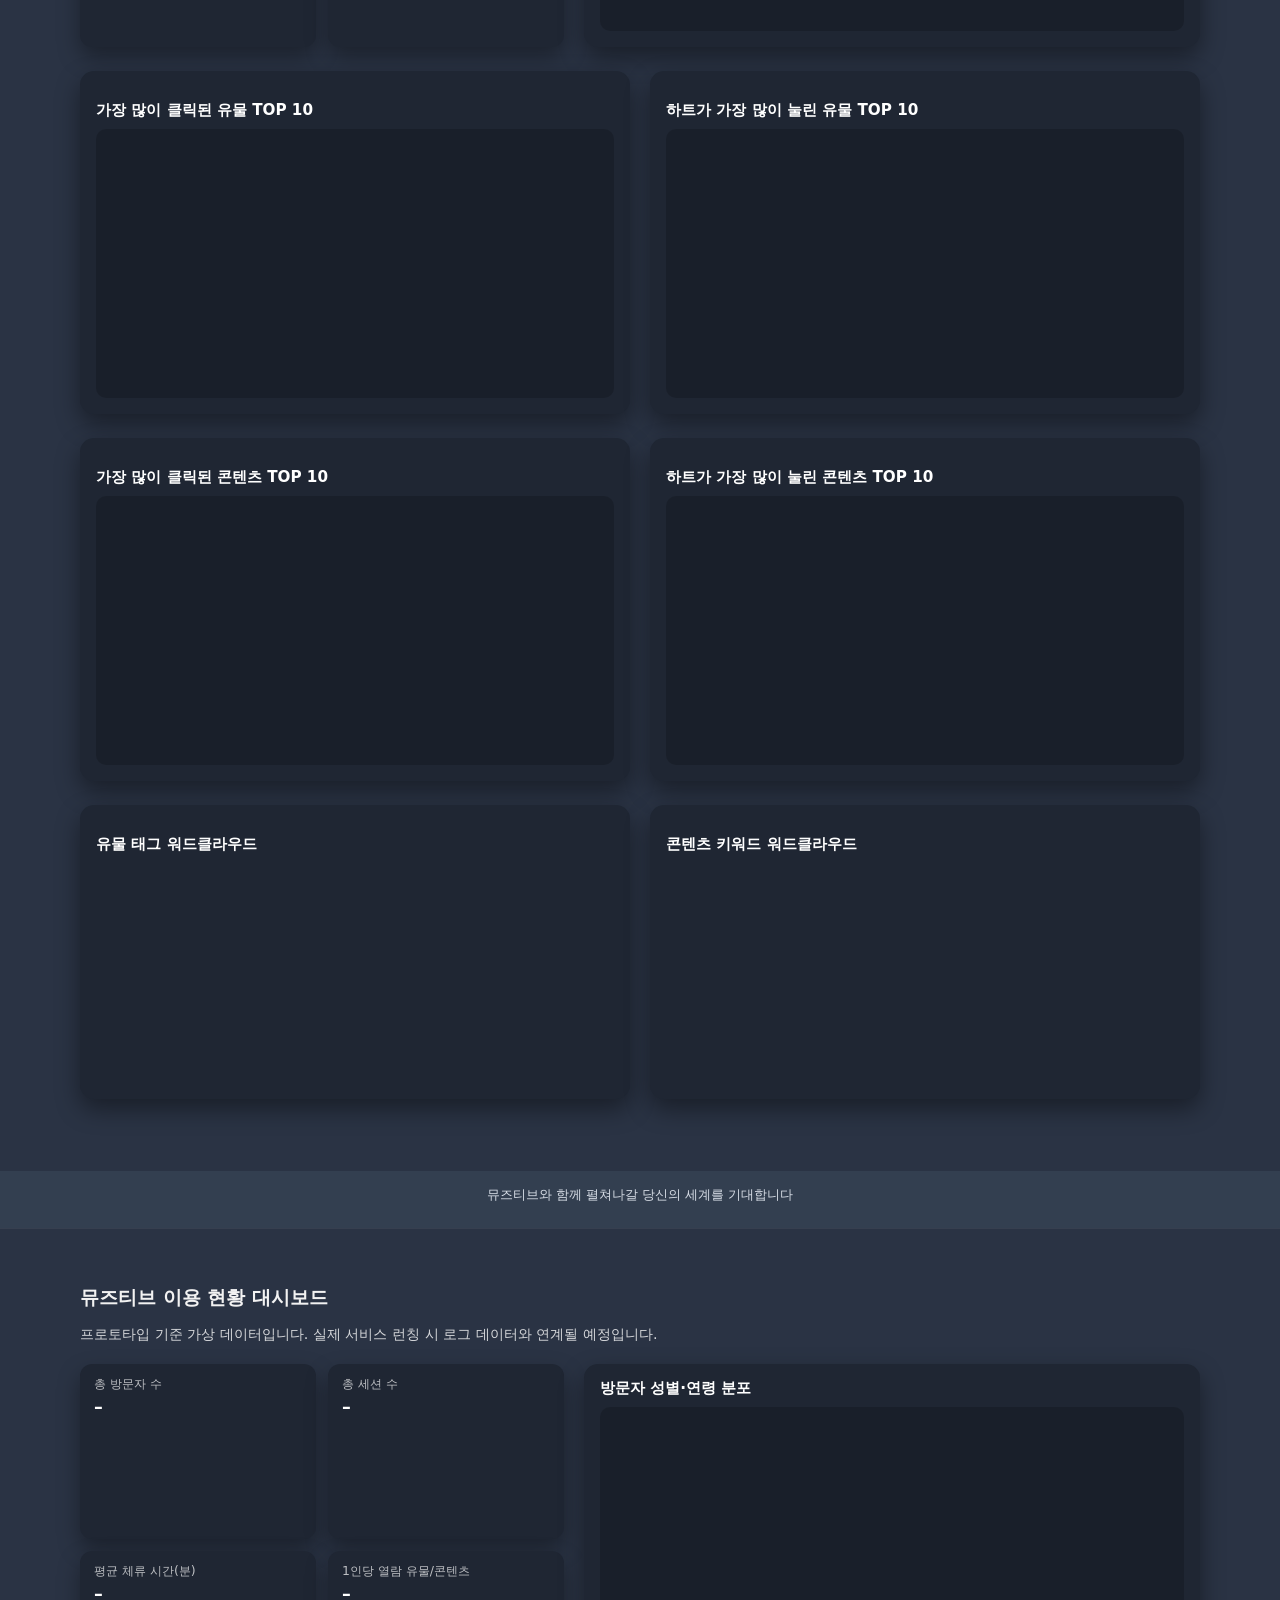
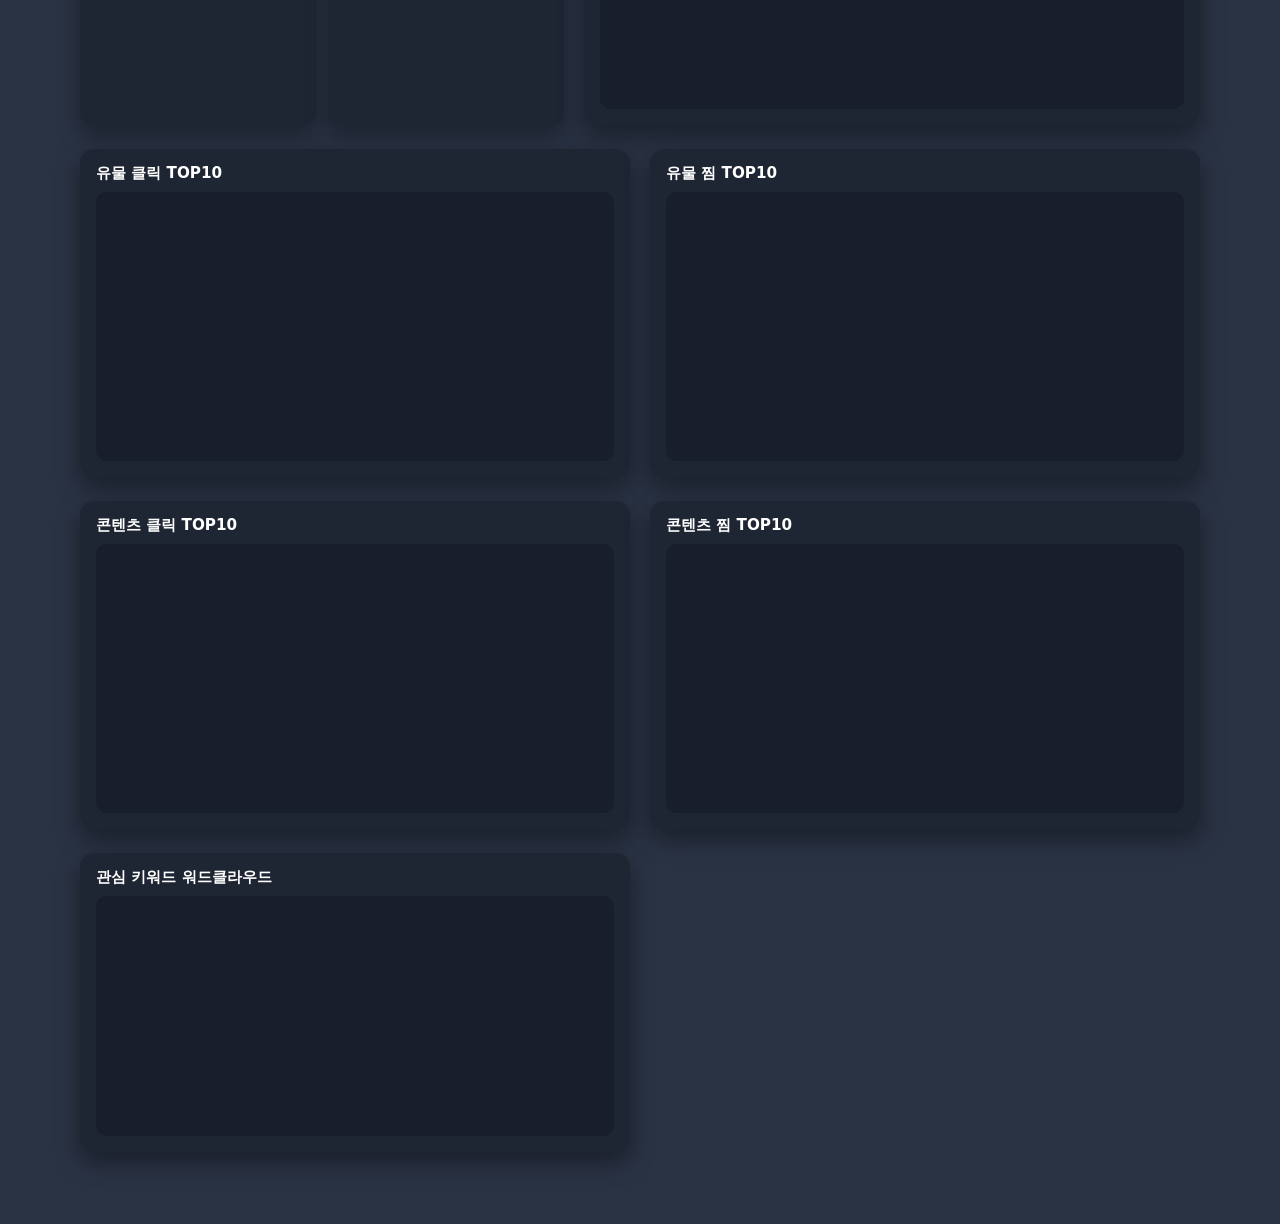
==== commit 7205b07f: "Update index.html" ====
--- a/index.html
+++ b/index.html
@@ -183,6 +183,90 @@
   <footer>
     뮤즈티브와 함께 펼쳐나갈 당신의 세계를 기대합니다
   </footer>
+<!-- 관리자 대시보드 섹션 -->
+<section class="dashboard-section">
+  <div class="dashboard-inner">
+    <div class="dashboard-header">
+      <h2 class="dashboard-title">뮤즈티브 이용 현황 대시보드</h2>
+      <p class="dashboard-subtitle">
+        프로토타입 기준 가상 데이터입니다. 실제 서비스 런칭 시 로그 데이터와 연계될 예정입니다.
+      </p>
+    </div>
+
+    <!-- 상단 요약 + 방문자 분포 -->
+    <div class="dashboard-top">
+      <!-- 요약 카드 -->
+      <div class="stat-grid">
+        <div class="stat-card">
+          <div class="stat-label">총 방문자 수</div>
+          <span class="stat-value" id="stat-totalVisitors">–</span>
+        </div>
+        <div class="stat-card">
+          <div class="stat-label">총 세션 수</div>
+          <span class="stat-value" id="stat-totalSessions">–</span>
+        </div>
+        <div class="stat-card">
+          <div class="stat-label">평균 체류 시간(분)</div>
+          <span class="stat-value" id="stat-avgSessionDuration">–</span>
+        </div>
+        <div class="stat-card">
+          <div class="stat-label">1인당 열람 유물/콘텐츠</div>
+          <span class="stat-value" id="stat-avgItemsPerUser">–</span>
+        </div>
+      </div>
+
+      <!-- 성별/연령 차트 -->
+      <div class="chart-card">
+        <div class="chart-title">방문자 성별·연령 분포</div>
+        <div class="chart-placeholder">
+          <canvas id="chartVisitors"></canvas>
+        </div>
+      </div>
+    </div>
+
+    <!-- 유물 TOP10 -->
+    <div class="dashboard-row">
+      <div class="chart-card">
+        <div class="chart-title">유물 클릭 TOP10</div>
+        <div class="chart-placeholder">
+          <canvas id="chartArtifactsClicks"></canvas>
+        </div>
+      </div>
+      <div class="chart-card">
+        <div class="chart-title">유물 찜 TOP10</div>
+        <div class="chart-placeholder">
+          <canvas id="chartArtifactsLikes"></canvas>
+        </div>
+      </div>
+    </div>
+
+    <!-- 콘텐츠 TOP10 -->
+    <div class="dashboard-row">
+      <div class="chart-card">
+        <div class="chart-title">콘텐츠 클릭 TOP10</div>
+        <div class="chart-placeholder">
+          <canvas id="chartContentsClicks"></canvas>
+        </div>
+      </div>
+      <div class="chart-card">
+        <div class="chart-title">콘텐츠 찜 TOP10</div>
+        <div class="chart-placeholder">
+          <canvas id="chartContentsLikes"></canvas>
+        </div>
+      </div>
+    </div>
+
+    <!-- 키워드 워드클라우드 -->
+    <div class="dashboard-row dashboard-row--wordcloud">
+      <div class="chart-card">
+        <div class="chart-title">관심 키워드 워드클라우드</div>
+        <div class="chart-placeholder wordcloud-placeholder" id="keyword-cloud">
+          <!-- JS로 태그 span 생성 -->
+        </div>
+      </div>
+    </div>
+  </div>
+</section>
 
   <!-- 간단한 인터랙션 스크립트 -->
   <script>
@@ -253,64 +337,71 @@
       );
     }
 
-    function createOttCard(item) {
-      const article = document.createElement('article');
-      article.className = 'media-card media-card--vertical';
-      // 나중에 상세페이지 연결할 때 쓰라고 data-id, data-kind 저장
-      if (item.id) {
-        article.dataset.tmdbId = item.id;
-      }
-      if (item.kind) {
-        article.dataset.kind = item.kind; // "tv" or "movie"
-      }
-
-      const inner = document.createElement('div');
-      inner.className = 'media-card-inner';
-
-      const img = document.createElement('img');
-      img.className = 'media-image';
-      img.alt = getTitle(item);
-
-      if (item.poster_path) {
-        img.src = TMDB_POSTER_BASE + item.poster_path;
-      } else {
-        // 포스터 없을 때를 위한 기본 이미지 (원하면 직접 추가)
-        img.src = "img/poster_placeholder.jpg";
-      }
-
-      const heartBtn = document.createElement('button');
-      heartBtn.type = 'button';
-      heartBtn.className = 'heart-btn';
-      heartBtn.setAttribute('aria-label', '콘텐츠 찜하기');
-
-      const heartSpan = document.createElement('span');
-      heartSpan.className = 'heart-shape';
-      heartSpan.textContent = '♥';
-      heartBtn.appendChild(heartSpan);
-
-      const gradient = document.createElement('div');
-      gradient.className = 'media-gradient';
-
-      const title = document.createElement('div');
-      title.className = 'media-title';
-      title.textContent = getTitle(item);
-
-      inner.appendChild(img);
-      inner.appendChild(heartBtn);
-      inner.appendChild(gradient);
-      inner.appendChild(title);
-
-      article.appendChild(inner);
-
-      // 나중에 카드 클릭 시 content.html로 이동하고 싶다면:
-      // article.addEventListener('click', function () {
-      //   const id = article.dataset.tmdbId;
-      //   const kind = article.dataset.kind || 'tv';
-      //   window.location.href = `content.html?kind=${kind}&id=${id}`;
-      // });
-
-      return article;
-    }
+   function createOttCard(item) {
+  const article = document.createElement('article');
+  article.className = 'media-card media-card--vertical';
+
+  // 나중에 상세페이지에서 쓸 메타데이터
+  if (item.id) article.dataset.tmdbId = item.id;
+  if (item.kind) {
+    article.dataset.kind = item.kind; // tv / movie
+  } else {
+    // JSON에 kind가 없다면 우선 tv로 가정
+    article.dataset.kind = 'tv';
+  }
+
+  const inner = document.createElement('div');
+  inner.className = 'media-card-inner';
+
+  const img = document.createElement('img');
+  img.className = 'media-image';
+  img.alt = getTitle(item);
+
+  if (item.poster_path) {
+    img.src = TMDB_POSTER_BASE + item.poster_path;
+  } else {
+    img.src = "img/poster_placeholder.jpg";
+  }
+
+  const heartBtn = document.createElement('button');
+  heartBtn.type = 'button';
+  heartBtn.className = 'heart-btn';
+  heartBtn.setAttribute('aria-label', '콘텐츠 찜하기');
+
+  const heartSpan = document.createElement('span');
+  heartSpan.className = 'heart-shape';
+  heartSpan.textContent = '♥';
+  heartBtn.appendChild(heartSpan);
+
+  const gradient = document.createElement('div');
+  gradient.className = 'media-gradient';
+
+  const title = document.createElement('div');
+  title.className = 'media-title';
+  title.textContent = getTitle(item);
+
+  inner.appendChild(img);
+  inner.appendChild(heartBtn);
+  inner.appendChild(gradient);
+  inner.appendChild(title);
+  article.appendChild(inner);
+
+  // ✅ 카드 클릭 시 content.html로 이동
+  article.addEventListener('click', function (e) {
+    // 하트 버튼 눌렀을 때는 이동하지 않도록 예외 처리
+    if (e.target.closest('.heart-btn')) return;
+
+    const id = article.dataset.tmdbId;
+    const kind = article.dataset.kind || 'tv';
+    if (!id) return;
+
+    // 쿼리 파라미터로 id, kind 전달
+    window.location.href = `content.html?id=${encodeURIComponent(id)}&kind=${encodeURIComponent(kind)}`;
+  });
+
+  return article;
+}
+
 
     // JSON을 불러와서 OTT 캐러셀에 렌더링
     function renderOttFromJson() {
@@ -353,3 +444,5 @@
 </html>
 
 
+
+
--- a/style.css
+++ b/style.css
@@ -1,4 +1,4 @@
-﻿:root {
+:root {
   --color-main: #f2f2f2;   /* 헤더, 기본 글자 */
   --color-bg: #333f50;     /* 전체 배경 네이비 */
   --color-sub: #b1d3c4;
@@ -201,7 +201,7 @@
 }
 
 .media-card--vertical .media-card-inner {
-  height: 225px; /* 세로 비율 느낌 */
+  height: 225px;
 }
 
 /* 유물용 가로 카드 */
@@ -263,12 +263,12 @@
   font-size: 13px;
   line-height: 1;
   color: transparent;
-  -webkit-text-stroke: 1px #ffffff; /* 테두리 하트 */
+  -webkit-text-stroke: 1px #ffffff;
 }
 
 /* 찜 상태일 때: 면 채워지도록 */
 .heart-btn.liked .heart-shape {
-  color: var(--color-accent);       /* 핑크색 하트 */
+  color: var(--color-accent);
   -webkit-text-stroke: 0;
 }
 
@@ -280,7 +280,7 @@
   padding: 16px 0 24px;
 }
 
-/* ---------- 반응형 ---------- */
+/* ---------- 반응형 (모바일) ---------- */
 @media (max-width: 768px) {
   .carousel-arrow {
     display: none; /* 모바일에서는 스와이프로 넘기게, 화살표 숨김 */
@@ -290,7 +290,9 @@
     height: 50vh;
     min-height: 280px;
   }
-  /* ---------- 관리자 대시보드 ---------- */
+}  /* ✅ 이 괄호가 빠져있어서 문제였음 */
+
+/* ---------- 관리자 대시보드 ---------- */
 
 .dashboard-section {
   padding: 40px 0 48px;
@@ -321,7 +323,6 @@
 }
 
 /* 상단 요약 영역 */
-
 .dashboard-top {
   display: grid;
   grid-template-columns: minmax(0, 1.1fr) minmax(0, 1.4fr);
@@ -355,7 +356,6 @@
 }
 
 /* 차트 카드 공통 */
-
 .chart-card {
   background: #1f2633;
   border-radius: 14px;
@@ -386,7 +386,6 @@
 }
 
 /* 중단 차트 2열 그리드 */
-
 .dashboard-row {
   display: grid;
   grid-template-columns: repeat(2, minmax(0, 1fr));
@@ -395,13 +394,11 @@
 }
 
 /* 워드클라우드는 세로 조금 더 넉넉하게 */
-
 .dashboard-row--wordcloud .chart-placeholder,
 .wordcloud-placeholder {
   min-height: 220px;
 }
 
-.wordcloud-placeholder {
 /* ---------- 콘텐츠 상세 페이지: 히어로 ---------- */
 
 .content-hero {
@@ -443,7 +440,7 @@
   align-items: flex-end;
   justify-content: flex-start;
   padding: 18px 24px;
-  pointer-events: none; /* 필요 시 안쪽에 텍스트만 넣을 용도 */
+  pointer-events: none;
 }
 
 .content-hero-title {
@@ -587,4 +584,137 @@
   }
 }
 
-}
+/* ---------- 콘텐츠 상세: MuseTiv 전용 레이아웃 ---------- */
+
+.hero-detail-wrapper {
+  height: 40vh;
+  min-height: 260px;
+}
+
+.hero-detail-backdrop {
+  position: absolute;
+  inset: 0;
+  background-size: cover;
+  background-position: center;
+  filter: brightness(0.6);
+}
+
+.hero-detail-overlay {
+  align-items: flex-start;
+  justify-content: flex-end;
+  padding: 0 32px 40px;
+  text-align: left;
+}
+
+.hero-detail-title {
+  font-size: 2rem;
+  margin-bottom: 8px;
+}
+
+.hero-detail-meta {
+  font-size: 0.9rem;
+  opacity: 0.85;
+}
+
+.detail-section {
+  padding: 32px 0 40px;
+}
+
+.detail-inner {
+  max-width: 1120px;
+  margin: 0 auto;
+  padding: 0 20px;
+  display: flex;
+  flex-wrap: wrap;
+  gap: 24px;
+}
+
+.detail-main {
+  flex: 1 1 0;
+  min-width: 0;
+}
+
+.detail-heading {
+  font-size: 1.2rem;
+  margin-bottom: 12px;
+}
+
+.detail-overview {
+  font-size: 0.95rem;
+  line-height: 1.6;
+  margin-bottom: 16px;
+}
+
+.detail-tags {
+  display: flex;
+  flex-wrap: wrap;
+  gap: 8px;
+}
+
+.tag-chip {
+  display: inline-flex;
+  align-items: center;
+  padding: 4px 10px;
+  border-radius: 999px;
+  background-color: rgba(177, 211, 196, 0.2);
+  font-size: 0.8rem;
+}
+
+.tag-chip--sub {
+  background-color: rgba(242, 76, 100, 0.15);
+}
+
+.detail-side {
+  width: 180px;
+  flex: 0 0 auto;
+}
+
+.detail-poster {
+  width: 100%;
+  border-radius: 12px;
+  box-shadow: 0 8px 20px rgba(0, 0, 0, 0.5);
+}
+
+@media (max-width: 768px) {
+  .hero-detail-overlay {
+    padding: 0 16px 30px;
+  }
+  .detail-inner {
+    flex-direction: column-reverse;
+  }
+  .detail-side {
+    width: 140px;
+    align-self: center;
+  }
+}
+
+/* ----- 티빙 바로 시청 버튼 스타일 ----- */
+.btn-watch-tving {
+  display: inline-flex;
+  align-items: center;
+  justify-content: center;
+  margin: 8px 0 16px;
+  padding: 8px 16px;
+  border-radius: 999px;
+  background-color: #f24c64; /* 포인트 컬러 */
+  color: #ffffff;
+  font-size: 0.9rem;
+  font-weight: 600;
+  text-decoration: none;
+  box-shadow: 0 4px 10px rgba(0,0,0,0.25);
+  transition:
+    transform 0.1s ease,
+    box-shadow 0.1s ease,
+    background-color 0.1s ease;
+}
+
+.btn-watch-tving:hover {
+  background-color: #ff667e;
+  transform: translateY(-1px);
+  box-shadow: 0 6px 14px rgba(0,0,0,0.35);
+}
+
+.btn-watch-tving:active {
+  transform: translateY(0);
+  box-shadow: 0 3px 8px rgba(0,0,0,0.3);
+}
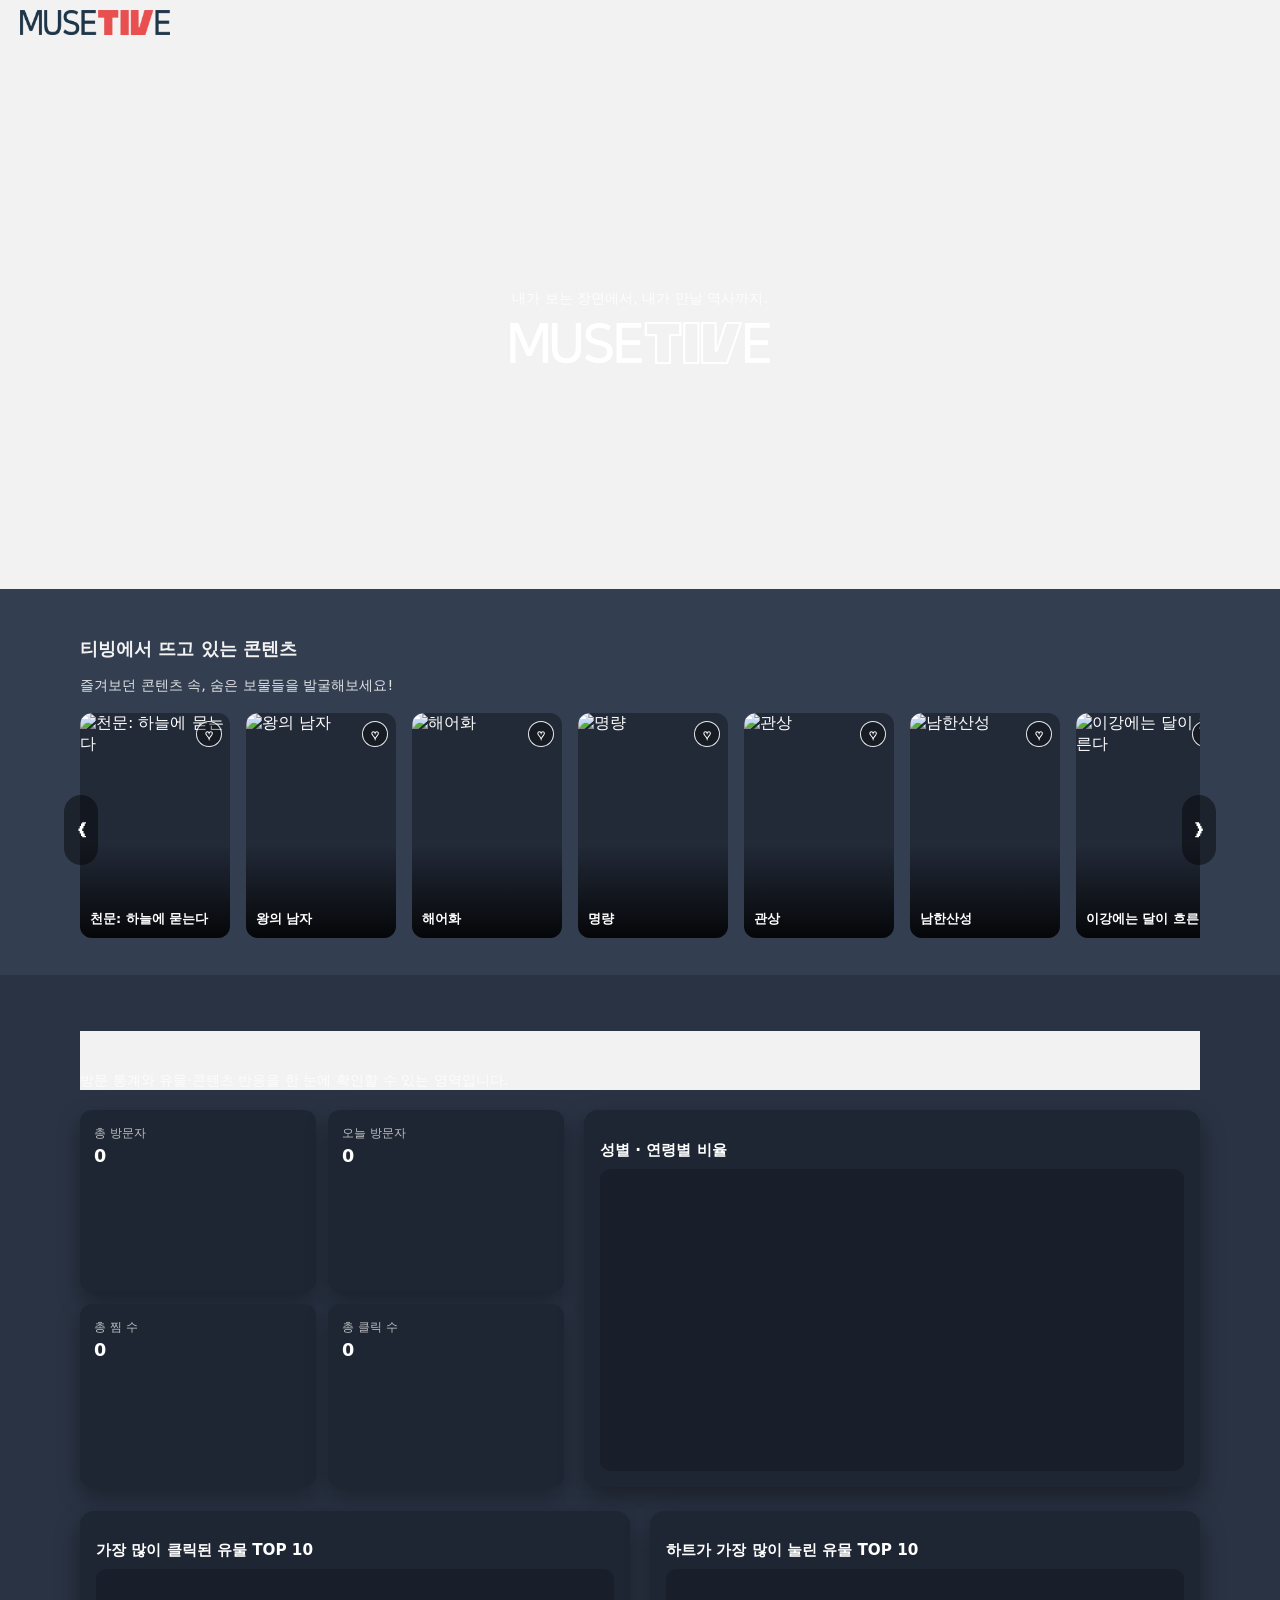
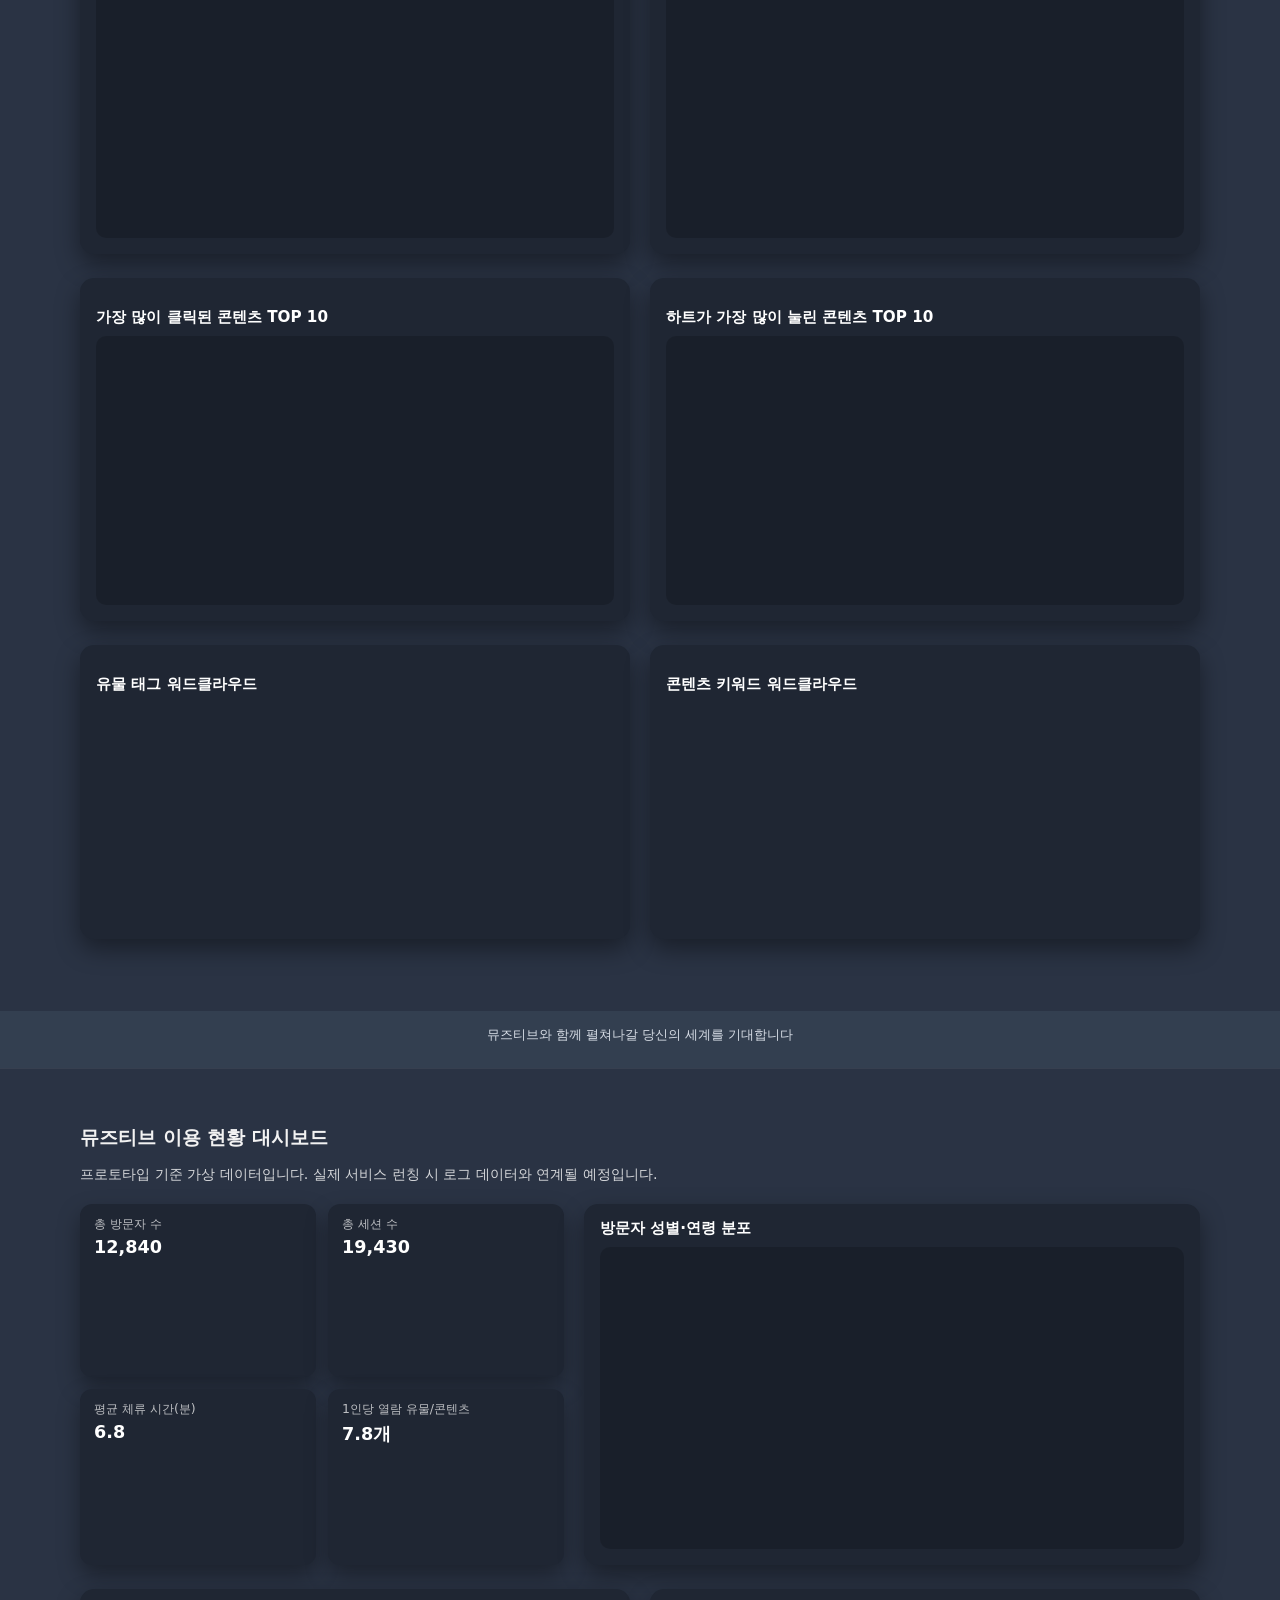
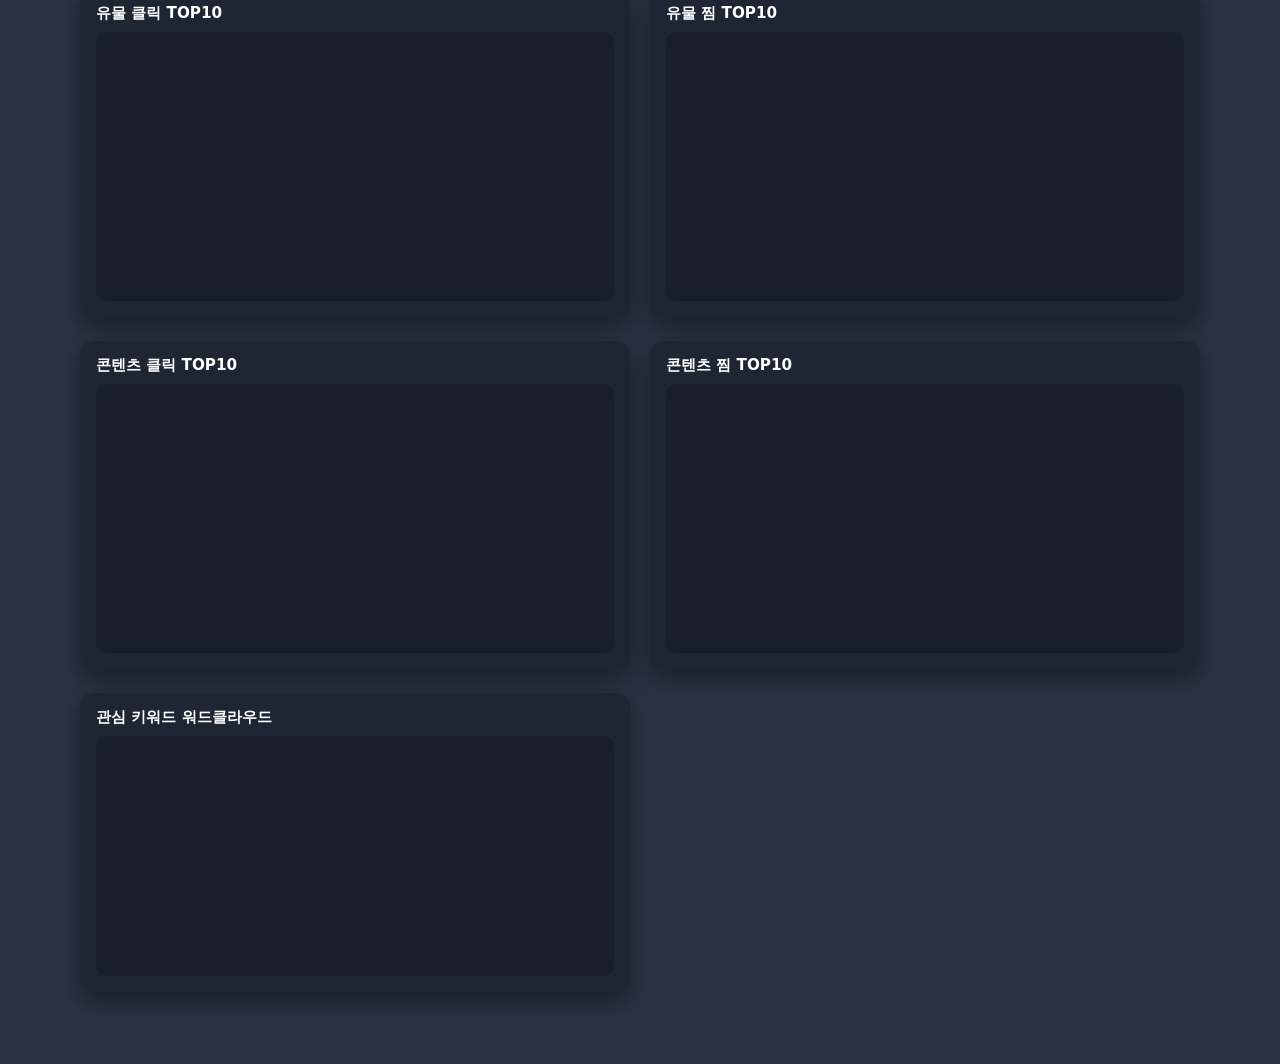
==== commit 7e46bbe6: "Update index.html" ====
--- a/index.html
+++ b/index.html
@@ -62,29 +62,6 @@
       </div>
     </section>
 
-    <!-- 유물 카드 캐러셀 -->
-    <section class="carousel-section artifact-section">
-      <div class="carousel-header">
-        <h2 class="carousel-title">사람들이 많이 조회한 유물</h2>
-        <p class="carousel-subtitle">
-          전국 박물관에서 소장중인 270만개 이상의 유물들을 구경해보세요!
-        </p>
-      </div>
-
-      <div class="carousel-shell">
-        <button class="carousel-arrow carousel-arrow--left" data-target="artifact-row" aria-label="이전 유물">
-          &#10094;
-        </button>
-
-        <div class="carousel-row" id="artifact-row">
-          
-        </div>
-
-        <button class="carousel-arrow carousel-arrow--right" data-target="artifact-row" aria-label="다음 유물">
-          &#10095;
-        </button>
-      </div>
-    </section>
         <!-- 관리자 대시보드 섹션 -->
     <section class="dashboard-section" id="admin-dashboard">
       <div class="dashboard-inner">
@@ -439,10 +416,22 @@
   </script>
 </body>
 </html>
-
+  <!-- Chart.js CDN -->
+  <script src="https://cdn.jsdelivr.net/npm/chart.js"></script>
+
+  <!-- 가상 데이터 파일 -->
+  <script src="dashboard-data.js"></script>
+
+  <!-- 대시보드 렌더링 로직 -->
+  <script src="dashboard.js"></script>
 </body>
 </html>
 
-
-
-
+</body>
+</html>
+
+
+
+
+
+
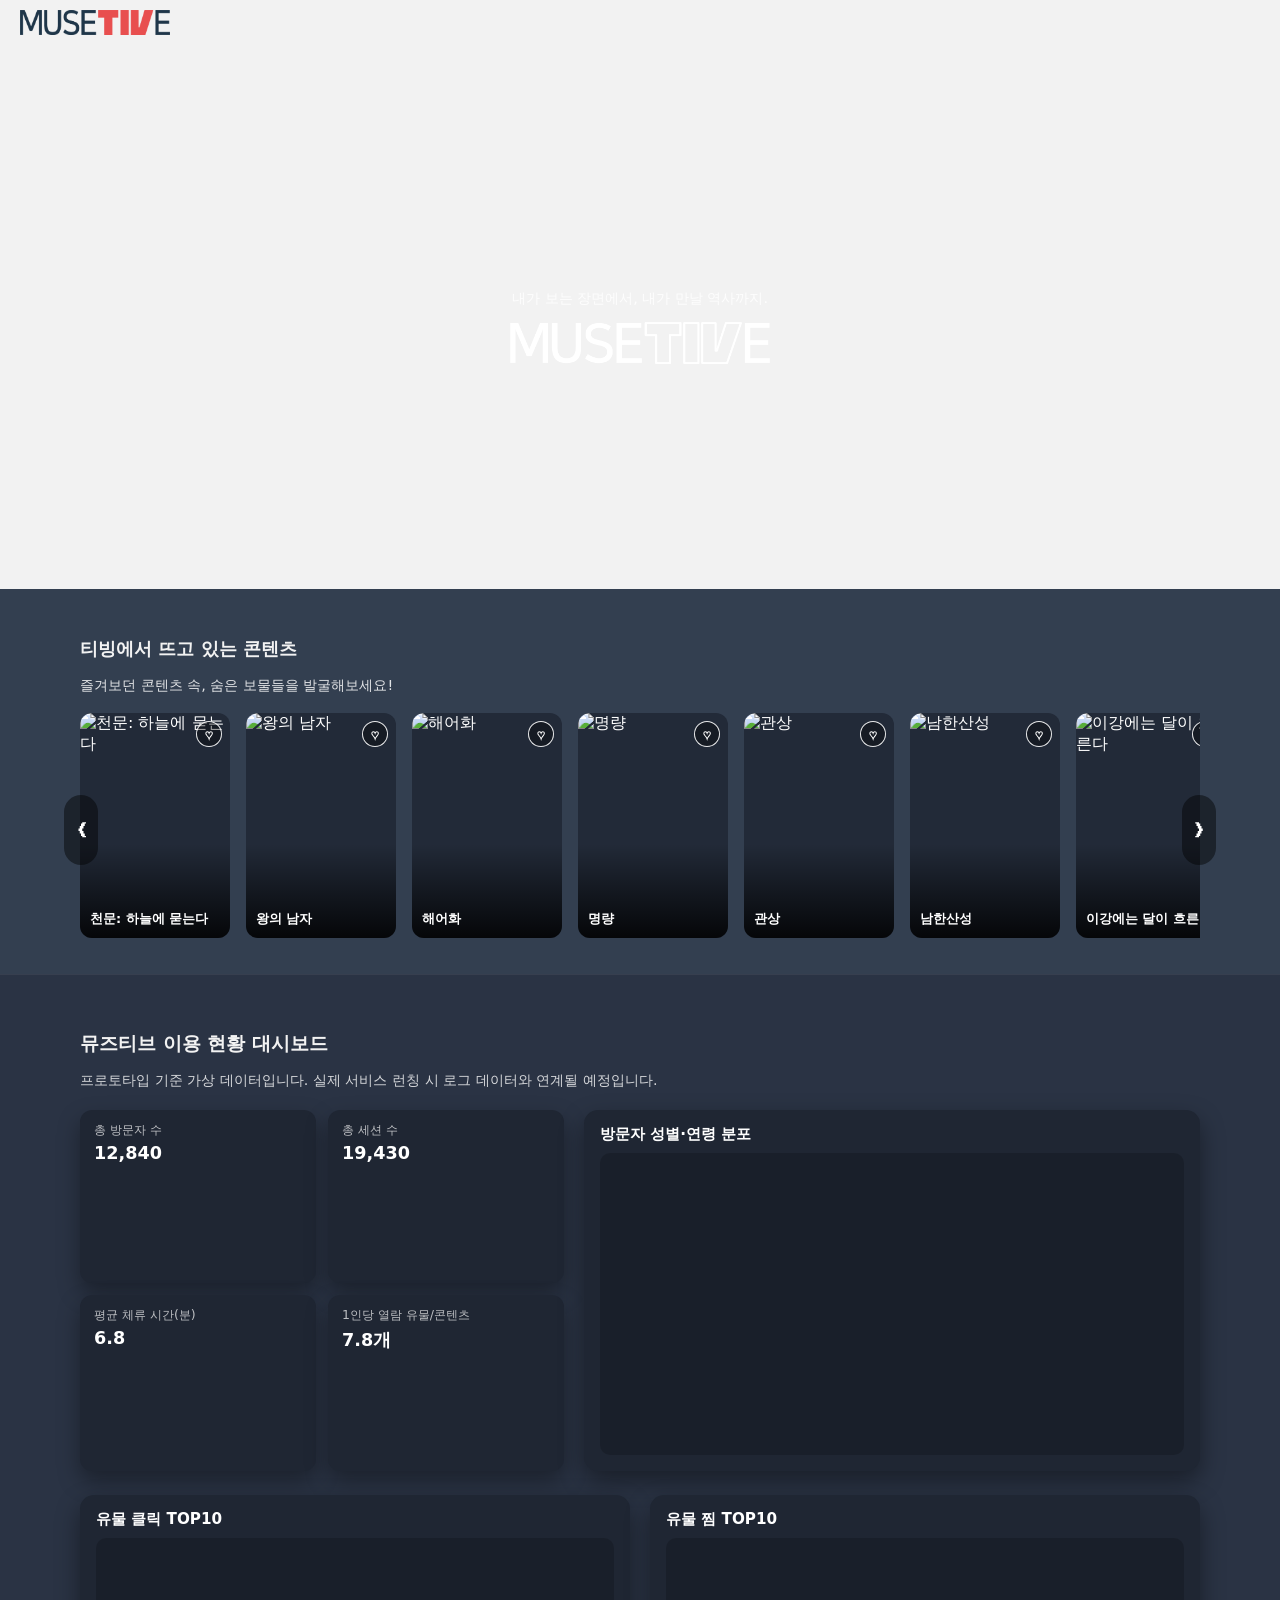
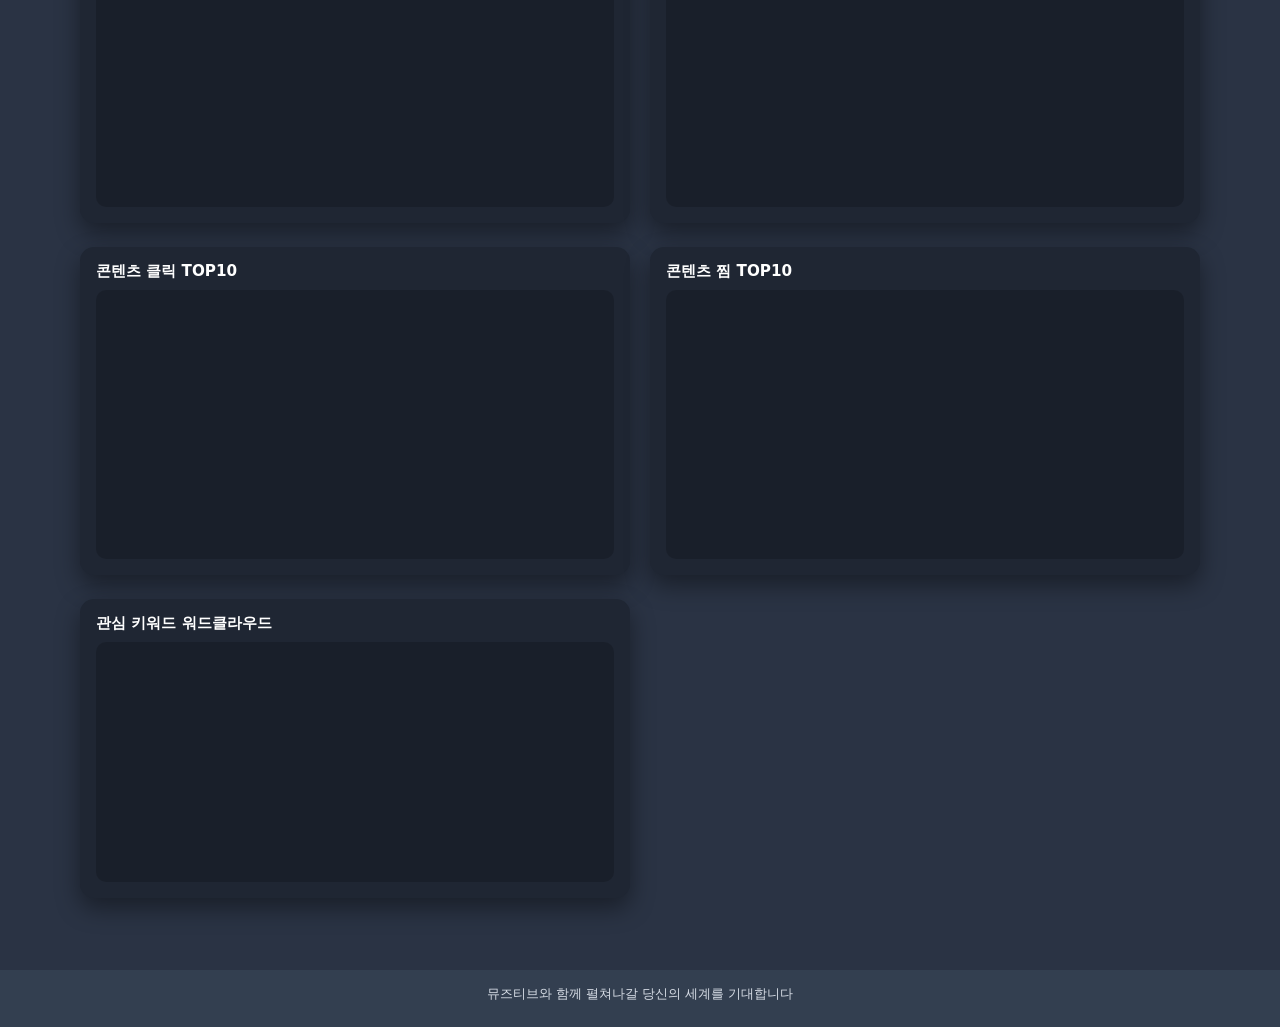
==== commit b37bae1a: "Update index.html" ====
--- a/index.html
+++ b/index.html
@@ -61,105 +61,6 @@
         </button>
       </div>
     </section>
-
-        <!-- 관리자 대시보드 섹션 -->
-    <section class="dashboard-section" id="admin-dashboard">
-      <div class="dashboard-inner">
-        <header class="dashboard-header">
-          <h2 class="dashboard-title">관리자 대시보드</h2>
-          <p class="dashboard-subtitle">
-            방문 통계와 유물·콘텐츠 반응을 한 눈에 확인할 수 있는 영역입니다.
-          </p>
-        </header>
-
-        <!-- 상단: 방문자/성별/연령 요약 -->
-        <div class="dashboard-top">
-          <div class="stat-grid">
-            <div class="stat-card">
-              <span class="stat-label">총 방문자</span>
-              <span class="stat-value" id="stat-total-visitors">0</span>
-            </div>
-            <div class="stat-card">
-              <span class="stat-label">오늘 방문자</span>
-              <span class="stat-value" id="stat-today-visitors">0</span>
-            </div>
-            <div class="stat-card">
-              <span class="stat-label">총 찜 수</span>
-              <span class="stat-value" id="stat-total-likes">0</span>
-            </div>
-            <div class="stat-card">
-              <span class="stat-label">총 클릭 수</span>
-              <span class="stat-value" id="stat-total-clicks">0</span>
-            </div>
-          </div>
-
-          <div class="chart-card">
-            <h3 class="chart-title">성별 · 연령별 비율</h3>
-            <!-- 나중에 라이브러리(Chart.js 등)로 그릴 캔버스 -->
-            <div class="chart-placeholder">
-              <canvas id="chart-demographics"></canvas>
-            </div>
-          </div>
-        </div>
-
-        <!-- 중단: 유물 TOP10 -->
-        <div class="dashboard-row">
-          <div class="chart-card">
-            <h3 class="chart-title">가장 많이 클릭된 유물 TOP 10</h3>
-            <div class="chart-placeholder">
-              <canvas id="chart-artifact-clicks"></canvas>
-            </div>
-          </div>
-
-          <div class="chart-card">
-            <h3 class="chart-title">하트가 가장 많이 눌린 유물 TOP 10</h3>
-            <div class="chart-placeholder">
-              <canvas id="chart-artifact-likes"></canvas>
-            </div>
-          </div>
-        </div>
-
-        <!-- 중단: 콘텐츠 TOP10 -->
-        <div class="dashboard-row">
-          <div class="chart-card">
-            <h3 class="chart-title">가장 많이 클릭된 콘텐츠 TOP 10</h3>
-            <div class="chart-placeholder">
-              <canvas id="chart-content-clicks"></canvas>
-            </div>
-          </div>
-
-          <div class="chart-card">
-            <h3 class="chart-title">하트가 가장 많이 눌린 콘텐츠 TOP 10</h3>
-            <div class="chart-placeholder">
-              <canvas id="chart-content-likes"></canvas>
-            </div>
-          </div>
-        </div>
-
-        <!-- 하단: 태그/키워드 워드클라우드 -->
-        <div class="dashboard-row dashboard-row--wordcloud">
-          <div class="chart-card">
-            <h3 class="chart-title">유물 태그 워드클라우드</h3>
-            <div class="wordcloud-placeholder" id="wordcloud-artifacts">
-              <!-- 여기 안을 나중에 워드클라우드 라이브러리로 렌더링 -->
-            </div>
-          </div>
-
-          <div class="chart-card">
-            <h3 class="chart-title">콘텐츠 키워드 워드클라우드</h3>
-            <div class="wordcloud-placeholder" id="wordcloud-contents">
-              <!-- 여기 안을 나중에 워드클라우드 라이브러리로 렌더링 -->
-            </div>
-          </div>
-        </div>
-      </div>
-    </section>
-
-  </main>
-
-  <footer>
-    뮤즈티브와 함께 펼쳐나갈 당신의 세계를 기대합니다
-  </footer>
 <!-- 관리자 대시보드 섹션 -->
 <section class="dashboard-section">
   <div class="dashboard-inner">
@@ -244,6 +145,13 @@
     </div>
   </div>
 </section>
+     
+  </main>
+
+  <footer>
+    뮤즈티브와 함께 펼쳐나갈 당신의 세계를 기대합니다
+  </footer>
+
 
   <!-- 간단한 인터랙션 스크립트 -->
   <script>
@@ -435,3 +343,4 @@
 
 
 
+
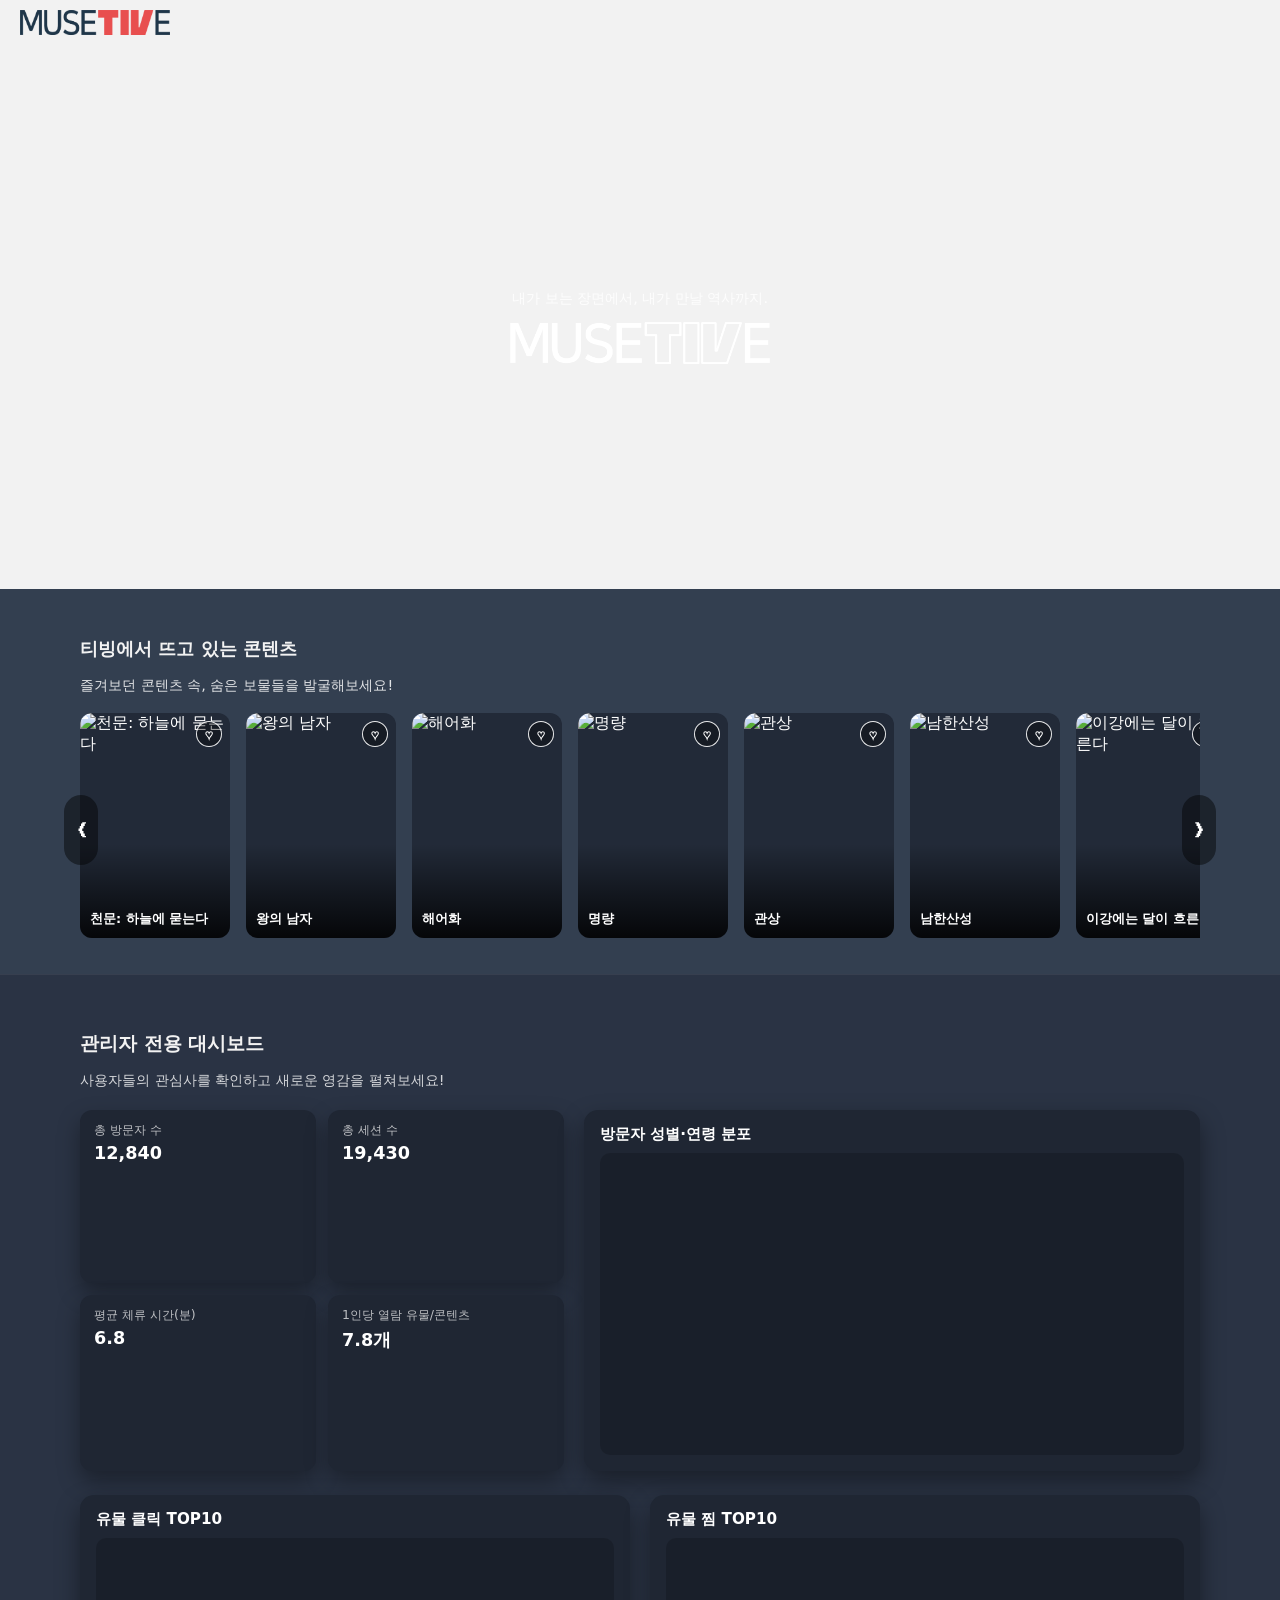
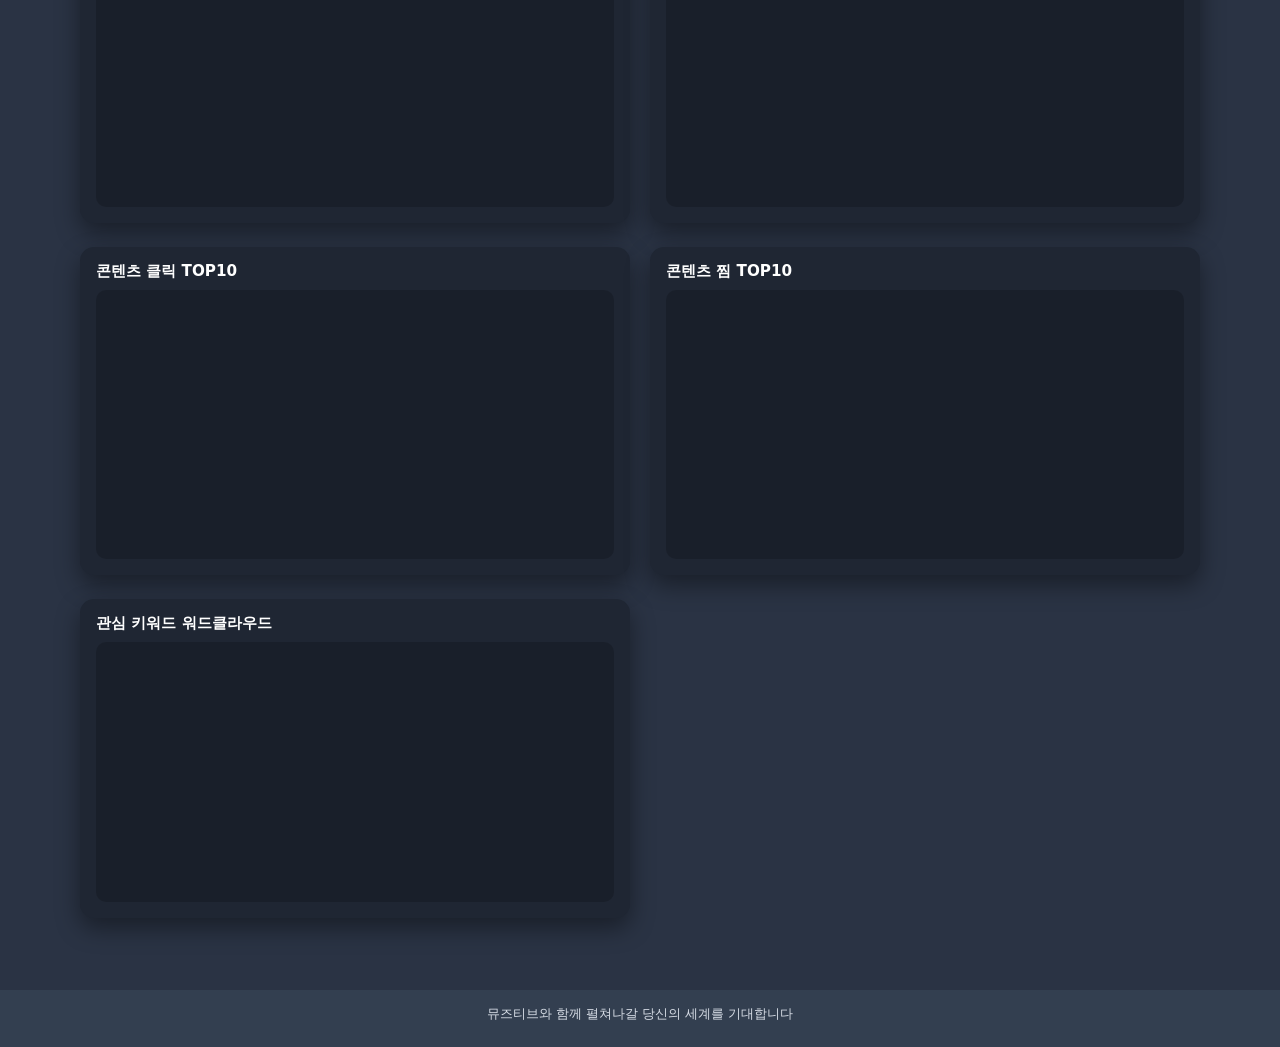
==== commit 01044b34: "Update index.html" ====
--- a/index.html
+++ b/index.html
@@ -65,9 +65,9 @@
 <section class="dashboard-section">
   <div class="dashboard-inner">
     <div class="dashboard-header">
-      <h2 class="dashboard-title">뮤즈티브 이용 현황 대시보드</h2>
+      <h2 class="dashboard-title">관리자 전용 대시보드</h2>
       <p class="dashboard-subtitle">
-        프로토타입 기준 가상 데이터입니다. 실제 서비스 런칭 시 로그 데이터와 연계될 예정입니다.
+        사용자들의 관심사를 확인하고 새로운 영감을 펼쳐보세요!
       </p>
     </div>
 
@@ -344,3 +344,4 @@
 
 
 
+
--- a/style.css
+++ b/style.css
@@ -718,3 +718,15 @@
   transform: translateY(0);
   box-shadow: 0 3px 8px rgba(0,0,0,0.3);
 }
+
+.wordcloud-placeholder {
+  display: flex;
+  flex-wrap: wrap;
+  justify-content: center;   /* 가운데로 모으기 */
+  align-items: center;
+  text-align: center;
+  gap: 8px 12px;             /* 태그 간 간격 */
+  padding: 20px;
+}
+
+
